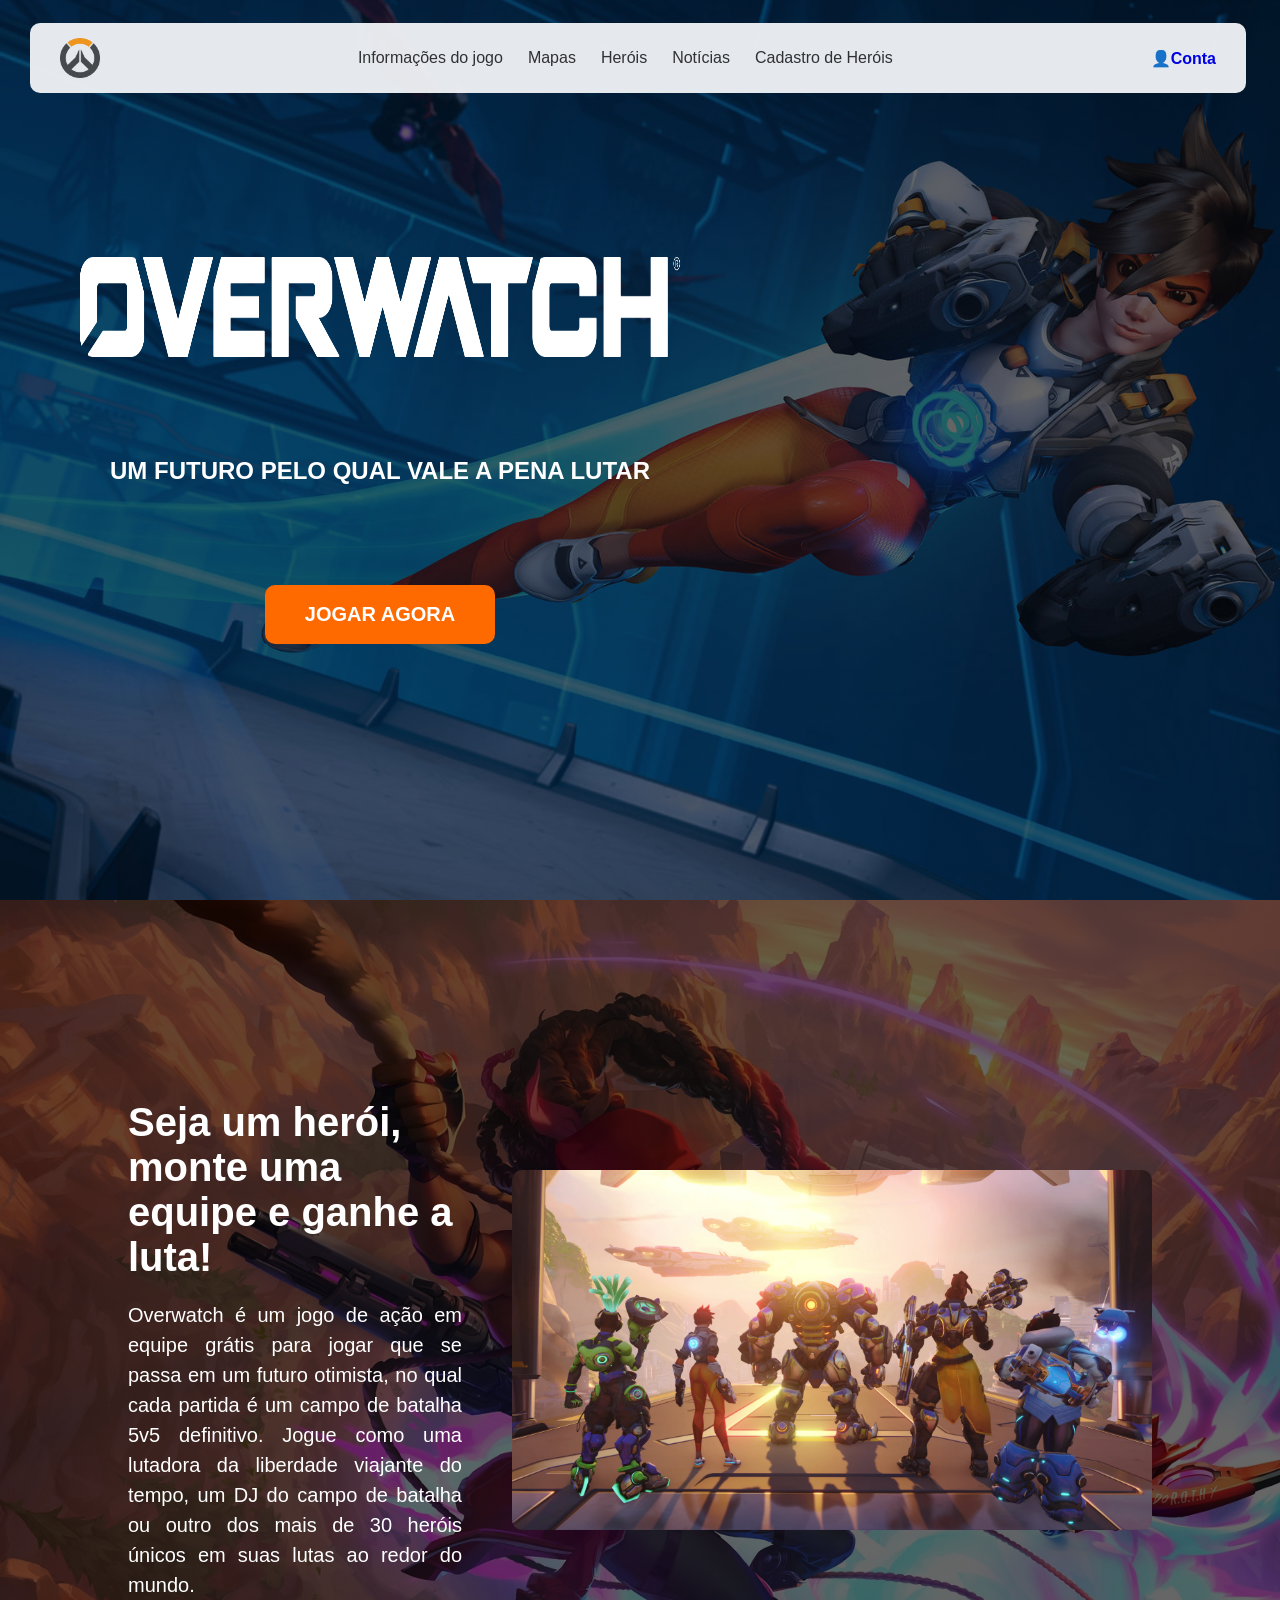
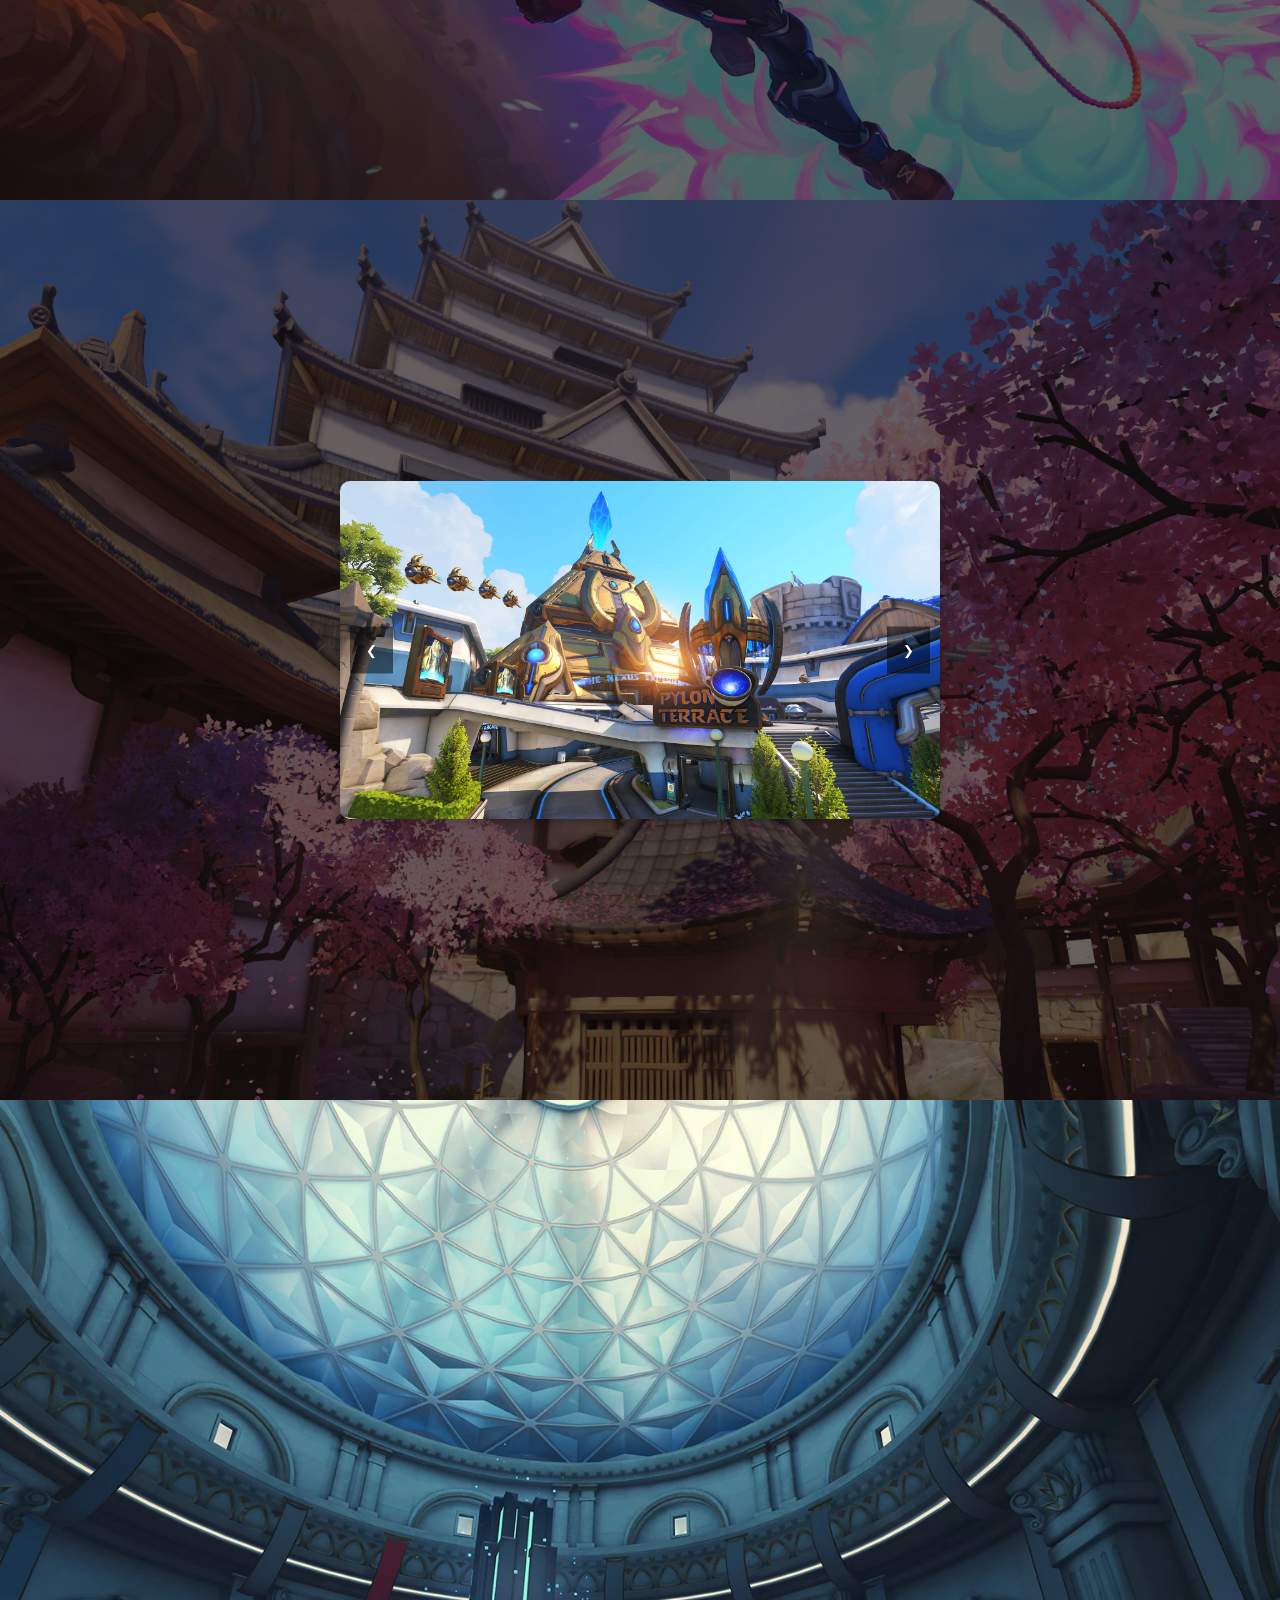
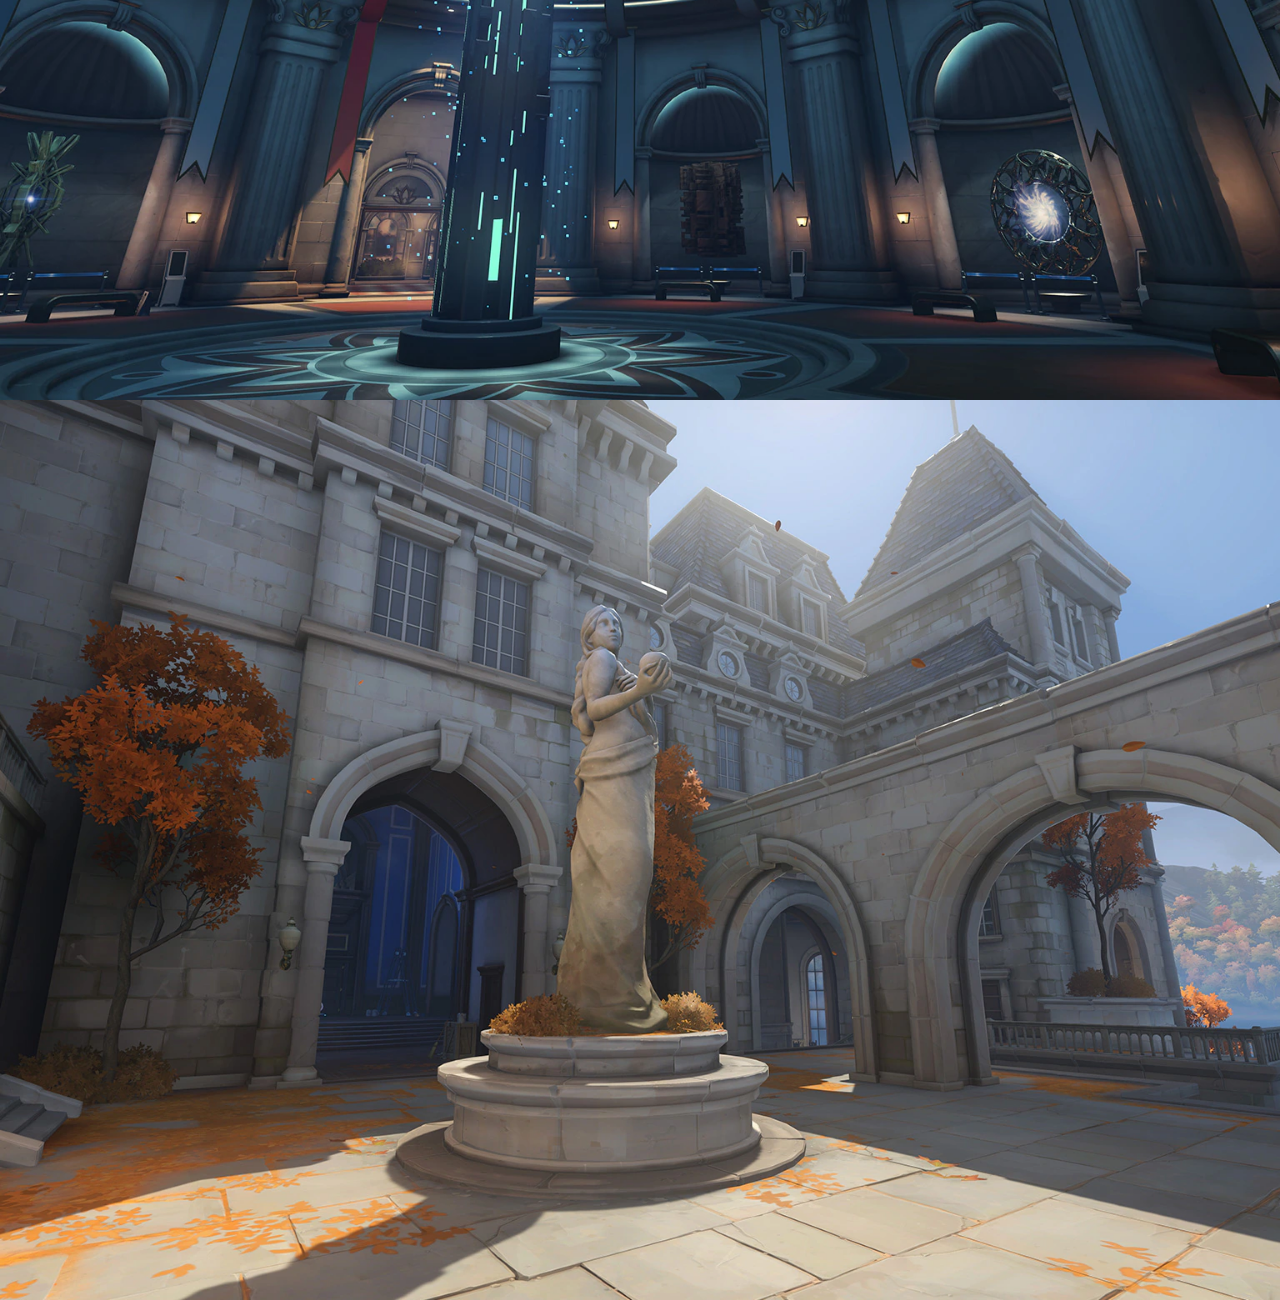
==== public/index.html @ 114c81f2 "feat: Adiciona carrossel na seção de mapas do index.html" ====
<!DOCTYPE html>
<html lang="pt-br">

<head>
  <meta charset="UTF-8">
  <meta http-equiv="X-UA-Compatible" content="IE=edge">
  <meta name="viewport" content="width=device-width, initial-scale=1.0">

  <title>Overwatch | Página Inicial</title>

  <script src="./js/sessao.js"></script>

  <link rel="stylesheet" href="./css/style.css">
  <link rel="icon" href="./assets/icon/overwatch-logo.png">
  <link rel="preconnect" href="https://fonts.gstatic.com">
</head>

<body>
  <header class="header">
    <div class="logo">
      <a href="index.html" class="logo"><img src="assets/icon/overwatch-logo.png" alt="overwatch-logo"></a>
    </div>

    <nav class="menu">
      <a href="#info-jogo">Informações do jogo</a>
      <a href="#info-mapas">Mapas</a>
      <a href="#info-hero">Heróis</a>
      <a href="#info-noticia">Notícias</a>
      <a href="cadastroHeroi.html">Cadastro de Heróis</a>
    </nav>

    <div class="acao">
      <a href="cadastro.html"><span class="icon">👤</span>Conta</a>
    </div>
  </header>

  <main>
    <section id="info-jogar" class="secao secao1">
      <div class="conteudo">
        <img class="img-hero" src="./assets/imgs/overwatch_logo.png" alt="overwatch-logo">
        <h1 class="titulo-hero">UM FUTURO PELO QUAL VALE A PENA LUTAR</h1>
        <button class="btn-hero">JOGAR AGORA</button>
      </div>
    </section>
    <section id="info-jogo" class="secao secao2">
      <div class="conteudo-secao2">

        <div class="texto-secao2">
          <h1>Seja um herói, monte uma equipe e ganhe a luta!</h1>
          <p>
            Overwatch é um jogo de ação em equipe grátis para jogar que se passa em um futuro otimista,
            no qual cada partida é um campo de batalha 5v5 definitivo. Jogue como uma lutadora da liberdade
            viajante do tempo, um DJ do campo de batalha ou outro dos mais de 30 heróis únicos em suas lutas
            ao redor do mundo.
          </p>
        </div>
        <div class="img-secao2">
          <img src="../public/assets/imgs/overwatch-fundo-hero.webp" alt="Overwatch personagens">
        </div>

      </div>
    </section>
    <section id="info-mapas" class="secao secao3">

      <div class="carrossel-container">
        <button id="prev" class="seta">&#10094;</button>

        <div class="carrossel-slide">
          <img src="../public/assets/imgs/blizzardworld.png" alt="Imagem 1">
          <img src="../public/assets/imgs/busan.png" alt="Imagem 2">
          <img src="../public/assets/imgs/chateau.jpg" alt="Imagem 3">
          <img src="../public/assets/imgs/circuit-royal.png" alt="Imagem 4">
          <img src="../public/assets/imgs/havana.png" alt="Imagem 5">
          <img src="../public/assets/imgs/kanezaka.png" alt="Imagem 6">
          <img src="../public/assets/imgs/new-queen-street.png" alt="Imagem 7">
        </div>

        <button id="next" class="seta">&#10095;</button>
      </div>

    </section>
    <section id="info-hero" class="secao secao4">

      
      
    </section>
    <section id="info-noticia" class="secao secao5"></section>
  </main>

  <!-- <div class="footer">
    <div class="container">
      <h4>Feito com amor por aluno &hearts; SPTech &copy; 2023</h4>
      <span class="version">v1.0.0</span>
    </div>
  </div> -->
</body>

</html>
<script>
  const slide = document.querySelector('.carrossel-slide');
const imagens = document.querySelectorAll('.carrossel-slide img');
const prevBtn = document.getElementById('prev');
const nextBtn = document.getElementById('next');

let contador = 0;
const totalImagens = imagens.length;

function atualizarCarrossel() {
    // Move o slide com base na largura da imagem e o número do índice
    slide.style.transform = `translateX(${-contador * 100}%)`;
}

nextBtn.addEventListener('click', () => {
    contador++;
    if (contador >= totalImagens) {
        contador = 0; // Volta para a primeira imagem
    }
    atualizarCarrossel();
});

prevBtn.addEventListener('click', () => {
    contador--;
    if (contador < 0) {
        contador = totalImagens - 1; // Vai para a última imagem
    }
    atualizarCarrossel();
});

// Opcional: Carrossel automático passando a cada 3 segundos
setInterval(() => {
    contador = (contador + 1) % totalImagens;
    atualizarCarrossel();
}, 9000);
</script>
---- public/css/style.css ----
* {
    margin: 0;
    padding: 0;
    box-sizing: border-box;
    font-family: Arial, sans-serif;
}

:root {
  --tamanho-header: 80px;
  --tamanho-banner: calc(100vh - var(--tamanho-header) - var(--tamanho-footer) - 2px);
  --tamanho-simulador: calc(100vh - var(--tamanho-header) - var(--tamanho-footer) - 2px);
  --tamanho-login: calc(100vh - var(--tamanho-header) - var(--tamanho-footer) - 2px);
  --tamanho-footer: 65px;
}

.container {
  display: flex;
  width: 80%;
  margin: auto;
}

html {
  scroll-behavior: smooth;
}

.header {
    position: fixed;
    top: 23px;
    left: 30px;
    width: 95%;
    height: 70px;
    background: #f2f4f7;
    display: flex;
    align-items: center;
    justify-content: space-between;
    padding: 0 30px;
    z-index: 1000;
    border-radius: 10px;
    opacity: 95%;
}

.logo {
    display: flex;
    align-items: center;
}

.logo img {
    width: 40px;
    height: 40px;
}

.menu {
    display: flex;
    gap: 25px;
}

.menu a {
    text-decoration: none;
    color: #333;
    font-weight: 500;
    transition: 0.2s;
}

.menu a:hover {
    color: #009ae4;
}

.acao {
    display: flex;
    align-items: center;
    gap: 15px;
}

.acao a {
  text-decoration: none;
  font-weight: bold;
}

.icon {
    cursor: pointer;
}

/* fim header */

.conteudo {
  display: flex;
  flex-direction: column;
  align-items: center;
  justify-content: center;
  gap: 100px;
  text-align: center;
}

.secao {
  min-height: 100vh; /*vh = 100% da altura da tela do usuário*/
  background-size: cover;
  background-position: center;
  background-repeat: no-repeat;
}

.secao1 {
  background:  linear-gradient(rgba(0, 0, 0, 0.6), rgba(0, 0, 0, 0.6)), url("../assets/imgs/overwatch-fundo2.jpg");
  background-size: cover;
  background-position: center;
  display: flex;
  align-items: center; 
  justify-content: flex-start;
  padding-left: 80px;
}

.img-hero {
  width: 600px;
  height: 100px;
}

.titulo-hero{
  color: white;
  align-items: center;
  font-weight: bold;
}

.btn-hero {
  padding: 18px 40px;
  font-size: 20px;
  font-weight: bold;

  border: none;
  border-radius: 10px;

  background: #ff6a00;
  color: white;

  cursor: pointer;
  transition: 0.3s;
}

.btn-hero:hover {
  background: #e55d00;
  transform: scale(1.05);
}

.secao2 {
  background:  linear-gradient(rgba(0, 0, 0, 0.6), rgba(0, 0, 0, 0.6)),  url("../assets/imgs/overwatch-fundo1.jpg");
  background-size: cover;
  background-position: center;
  display: flex;
  align-items: center;
  justify-content: center;
  min-height: 100vh;
}

.conteudo-secao2 {
  display: flex;
  align-items: center;
  justify-content: space-between;
  gap: 50px;
  width: 80%;
  margin: auto;
  color: white;
}

.texto-secao2 {
  flex: 1;
}

.texto-secao2 h1 {
  font-size: 40px;
  margin-bottom: 20px;
}

.secao2 p {
  text-align: justify;
  hyphens: auto;
}

.texto-secao2 p {
  font-size: 20px;
  line-height: 1.5;
}

.img-secao2 {
  flex: 1;
  display: flex;
  justify-content: center;
}

.img-secao2 img {
  width: 640px;
  height: auto;
  border-radius: 10px;
   transition: transform 0.3s ease, filter 0.3s ease;
}

.img-secao2 img:hover {
  box-shadow: 10px 10px 20px rgba(0, 0, 0, 0.3);
  transform: translateY(-5px);
  transition: transform 0.3s ease, filter 0.3s ease;
  filter: brightness(0.8);
  transform: scale(1.2);
}

.secao3 {
  background:  linear-gradient(rgba(0, 0, 0, 0.6), rgba(0, 0, 0, 0.6)), url("../assets/imgs/hanamura.jpg");
  background-size: cover;
  background-position: center;
  display: flex;
  justify-content: center;
  align-items: center;
}

.carrossel-container {
    position: relative;
    width: 600px;
    margin: auto;
    overflow: hidden;
    border-radius: 10px;
    box-shadow: 0 4px 8px rgba(0,0,0,0.2);
}

.carrossel-slide {
    display: flex;
    transition: transform 0.5s ease-in-out;
    width: 100%;
}

.carrossel-slide img {
    width: 100%;
    height: auto;
}

.seta {
    position: absolute;
    top: 50%;
    transform: translateY(-50%);
    background-color: rgba(0,0,0,0.5);
    color: white;
    border: none;
    padding: 16px;
    cursor: pointer;
    z-index: 10;
}

#prev { left: 10px; }
#next { right: 10px; }

.secao4 {
  background-image: url("../assets/imgs/rialto.jpg");
}

.secao5 {
  background-image: url("../assets/imgs/chateau.jpg");
}




/* Cadastro */

.cadastro {
  height: var(--tamanho-login);
background-color: #15171e;
background-size: cover;
}

.login .container {
  justify-content: center;
  align-items: center;
  height: 100%;
}

.card {
  width: 50%;
  background-color: #e5e5e5;
  border-radius: 10px;
  display: flex;
  align-items: center;
  justify-content: space-evenly;
  color: palevioletred;
  flex-direction: column;
  height: fit-content;
  padding: 20px 0;
  margin-top: 120px;
}

.card h2 {
  margin: 0;
  font-size: 30px;
}

.formulario {
  display: flex;
  height: 90%;
  width: 80%;
  justify-content: space-around;
  flex-direction: column;
}

.formulario span {
  font-size: 15px;
  font-weight: 800;
}

.formulario input {
  border: 2px solid #32b9cd;
  text-align: center;
  border-radius: 10px;
  margin: 0;
}

.formulario select {
  border: 2px solid #32b9cd;
  background-color: white;
  color: gray;
  height: 36px;
  text-align: center;
  border-radius: 10px;
  margin: 0;
}

.campo {
  display: flex;
  flex-direction: column;
  justify-content: start;
  padding: 5px 0;
}

.botao {
  cursor: pointer;
  font-family: "Barlow", sans-serif;
  border: 0;
  border-radius: 5px;
  font-weight: 600;
  font-size: 18px;
  color: #fff;
  background-color: #ED145B;
  width: 120px;
  height: 30px;
  align-self: center;
  margin-top: 20px;
}

.loading-div {
  width: 50px;
  display: none;
}

.loading-div img {
  height: 50px;
  width: 50px;
}

#div_erros_login {
  display: none
}

/* FORMULARIO */

.alerta_erro{
  display: flex;
  justify-content: flex-end;
}

.card_erro {
  display: none;
  background-color: #fff;
  color: black;
  width: 230px;
  position: fixed;
  border-radius: 4px;
  border: #ED145B 3px solid;
  padding: 10px;
  margin-right: 5%;
  margin-top: 10%;
}

.card_erro #mensagem_erro{
  font-weight: 500;
  font-size: 20px;
}

.formulario .tipo_campo {
  font-size: 20px;
  font-weight: 600 !important;
}

.formulario {
  display: flex;
  flex-direction: column;
}

input {
  margin-bottom: 10px;
  border: 2px solid #32b9cd;
  padding: 10px;
  text-align: center;
  border-radius: 10px;
}

.btn {
  font-family: "Barlow", sans-serif;
  border: 0;
  border-radius: 5px;
  font-weight: 600;
  font-size: 18px;
  padding: 10px 15px;
  color: white;
  background-color: #ED145B;
  width: 120px;
  align-self: center;
  margin-top: 5px;
}

.loading-div {
  width: 50px;
  margin: auto;
  display: none;
}

.loading-div img {
  height: 50px;
  width: 50px;
}
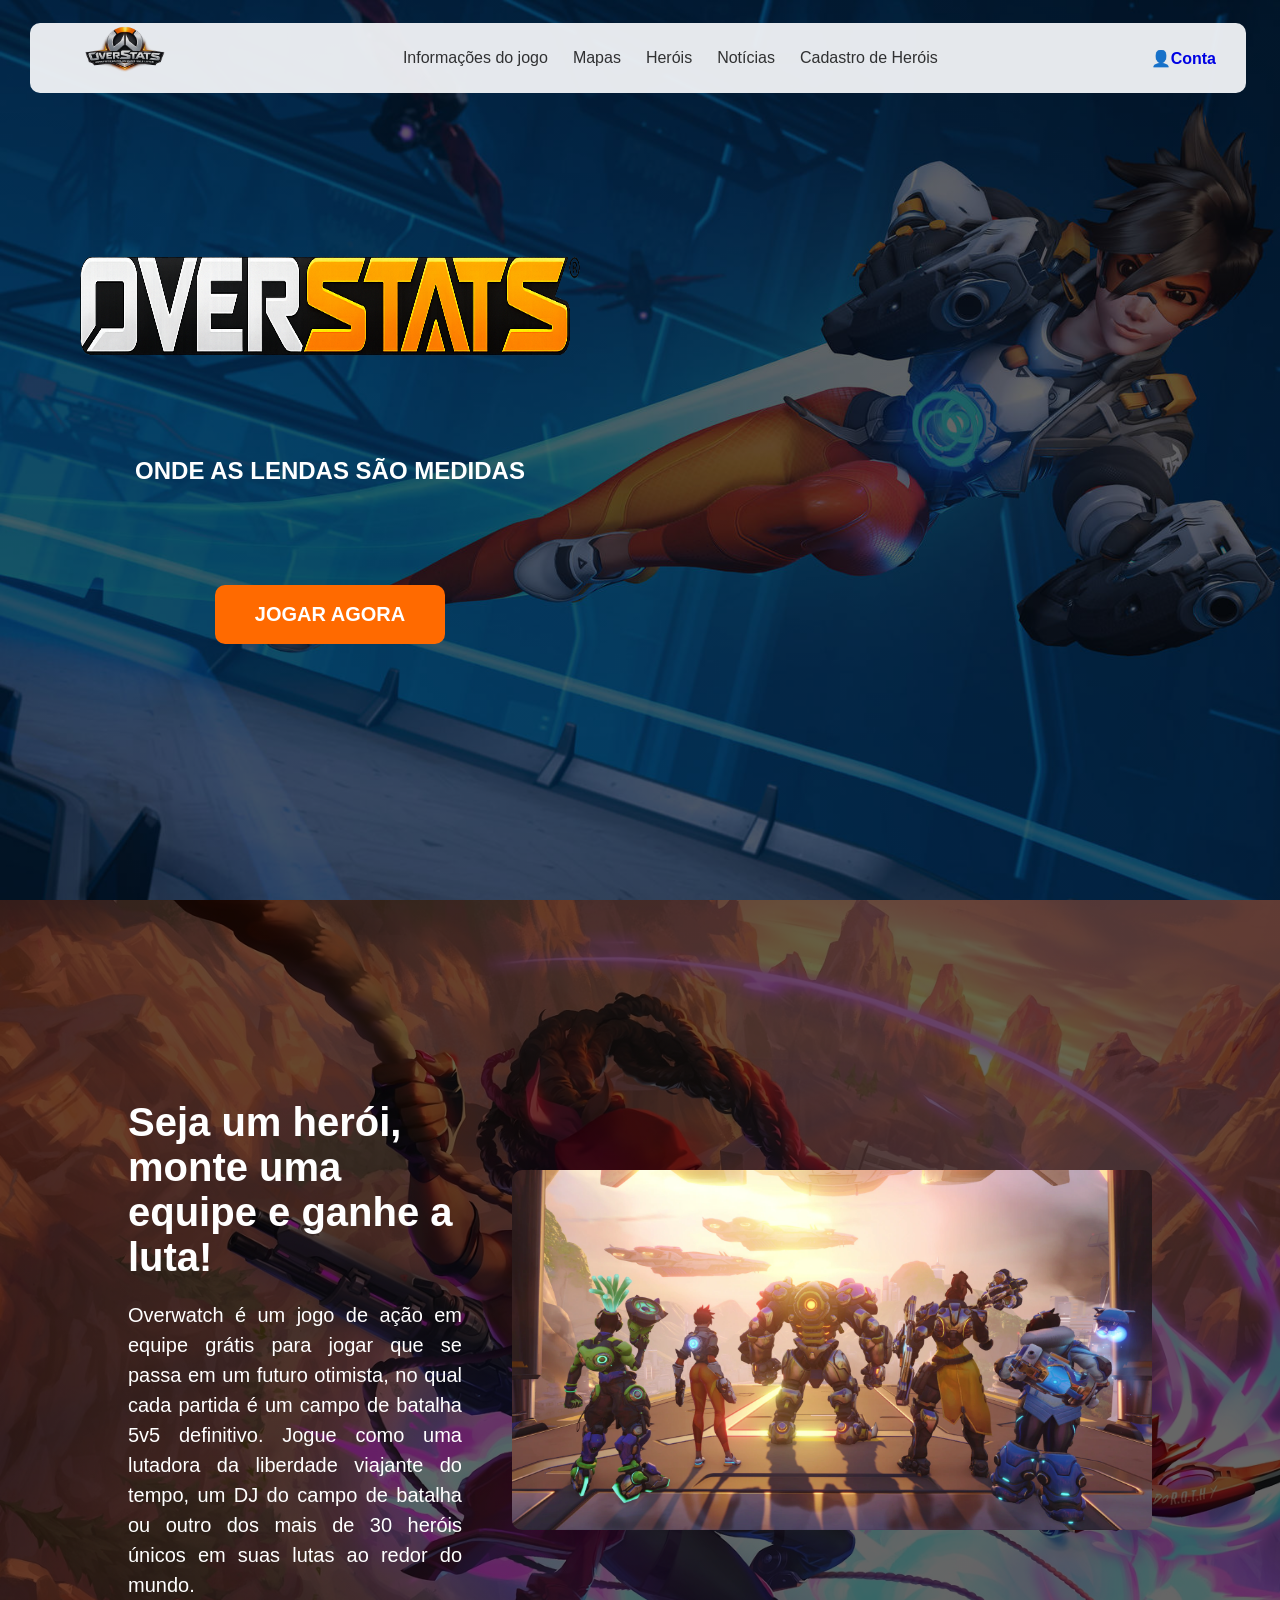
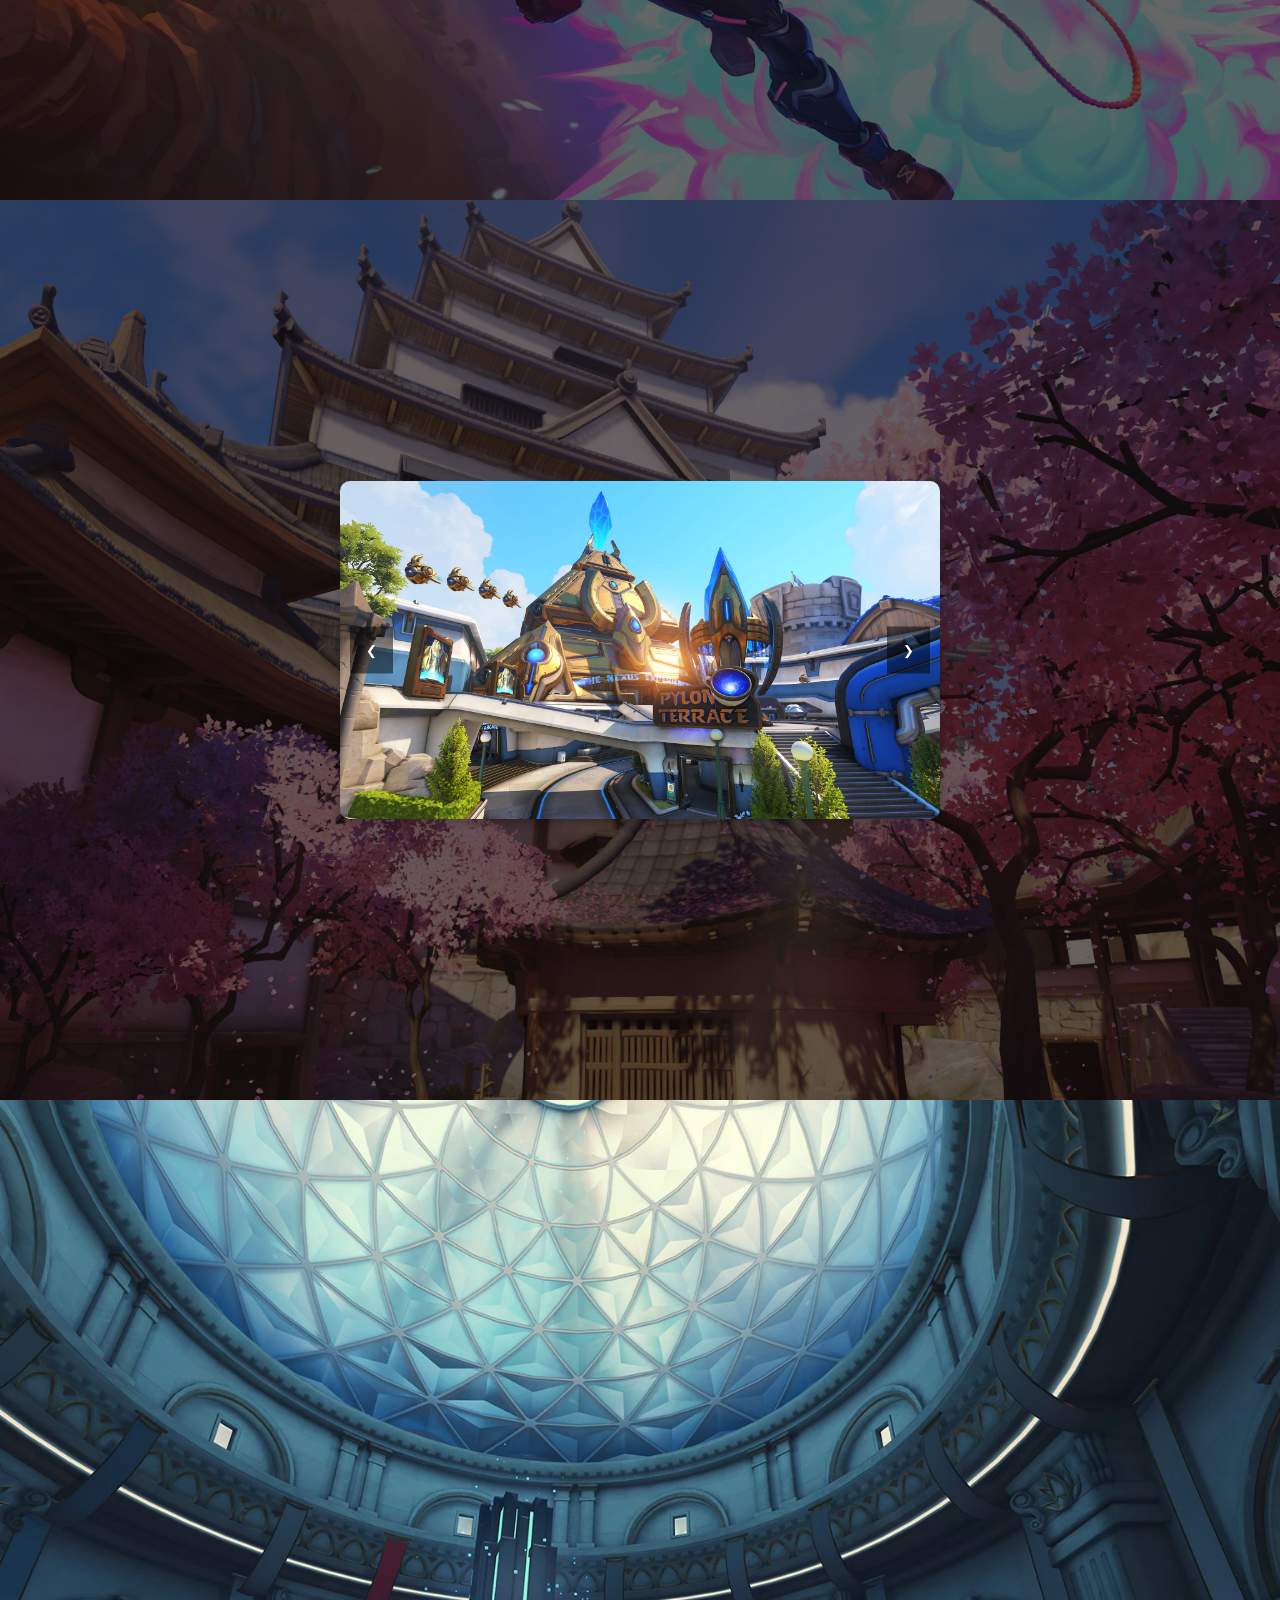
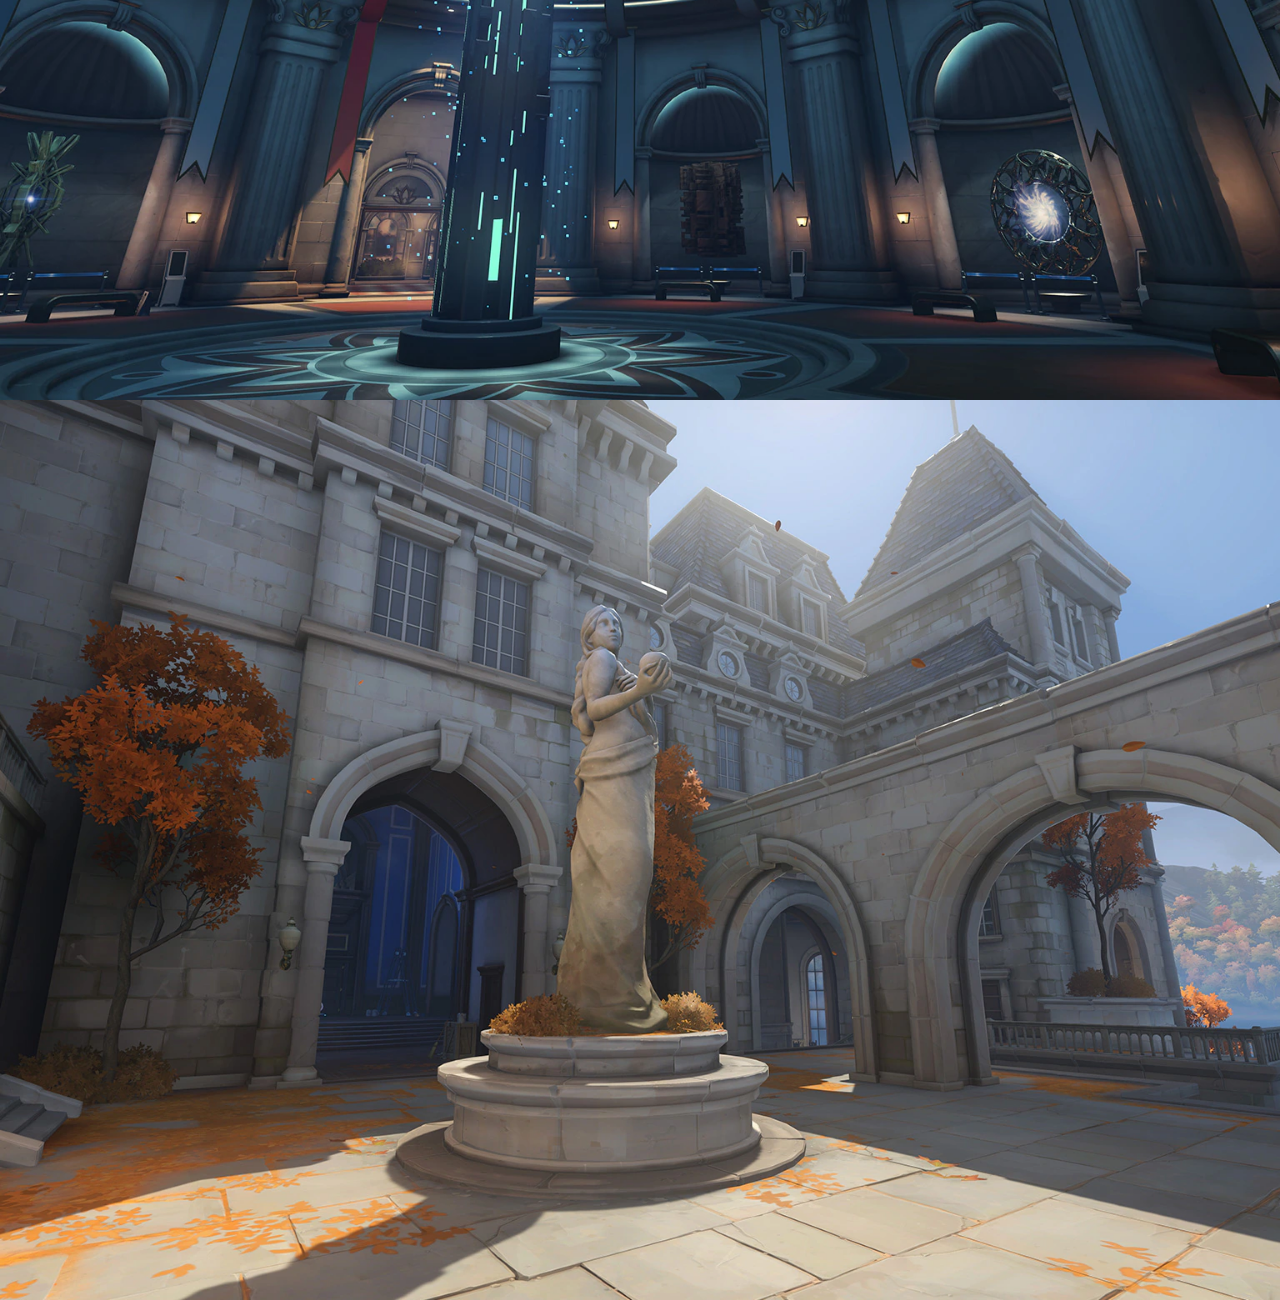
==== commit f2b61e0c: "feat: Adiciona imagens e logo na pasta icon e imgs" ====
--- a/public/index.html
+++ b/public/index.html
@@ -18,7 +18,7 @@
 <body>
   <header class="header">
     <div class="logo">
-      <a href="index.html" class="logo"><img src="assets/icon/overwatch-logo.png" alt="overwatch-logo"></a>
+      <a href="index.html" class="logo"><img src="assets/icon/overstats.png" alt="overwatch-logo"></a>
     </div>
 
     <nav class="menu">
@@ -37,8 +37,8 @@
   <main>
     <section id="info-jogar" class="secao secao1">
       <div class="conteudo">
-        <img class="img-hero" src="./assets/imgs/overwatch_logo.png" alt="overwatch-logo">
-        <h1 class="titulo-hero">UM FUTURO PELO QUAL VALE A PENA LUTAR</h1>
+        <img class="img-hero" src="./assets/imgs/OverStats-logotipo-colorido.png" alt="overwatch-logo">
+        <h1 class="titulo-hero">ONDE AS LENDAS SÃO MEDIDAS</h1>
         <button class="btn-hero">JOGAR AGORA</button>
       </div>
     </section>
@@ -55,7 +55,7 @@
           </p>
         </div>
         <div class="img-secao2">
-          <img src="../public/assets/imgs/overwatch-fundo-hero.webp" alt="Overwatch personagens">
+          <img src="./assets/imgs/overwatch-fundo-hero.webp" alt="Overwatch personagens">
         </div>
 
       </div>
@@ -66,13 +66,13 @@
         <button id="prev" class="seta">&#10094;</button>
 
         <div class="carrossel-slide">
-          <img src="../public/assets/imgs/blizzardworld.png" alt="Imagem 1">
-          <img src="../public/assets/imgs/busan.png" alt="Imagem 2">
-          <img src="../public/assets/imgs/chateau.jpg" alt="Imagem 3">
-          <img src="../public/assets/imgs/circuit-royal.png" alt="Imagem 4">
-          <img src="../public/assets/imgs/havana.png" alt="Imagem 5">
-          <img src="../public/assets/imgs/kanezaka.png" alt="Imagem 6">
-          <img src="../public/assets/imgs/new-queen-street.png" alt="Imagem 7">
+          <img src="./assets/imgs/blizzardworld.png" alt="Imagem 1">
+          <img src="./assets/imgs/busan.png" alt="Imagem 2">
+          <img src="./assets/imgs/chateau.jpg" alt="Imagem 3">
+          <img src="./assets/imgs/circuit-royal.png" alt="Imagem 4">
+          <img src="./assets/imgs/havana.png" alt="Imagem 5">
+          <img src="./assets/imgs/kanezaka.png" alt="Imagem 6">
+          <img src="./assets/imgs/new-queen-street.png" alt="Imagem 7">
         </div>
 
         <button id="next" class="seta">&#10095;</button>
--- a/public/css/style.css
+++ b/public/css/style.css
@@ -45,8 +45,8 @@
 }
 
 .logo img {
-    width: 40px;
-    height: 40px;
+    width: 130px;
+    height: 80px;
 }
 
 .menu {
@@ -109,7 +109,7 @@
 }
 
 .img-hero {
-  width: 600px;
+  width: 500px;
   height: 100px;
 }
 
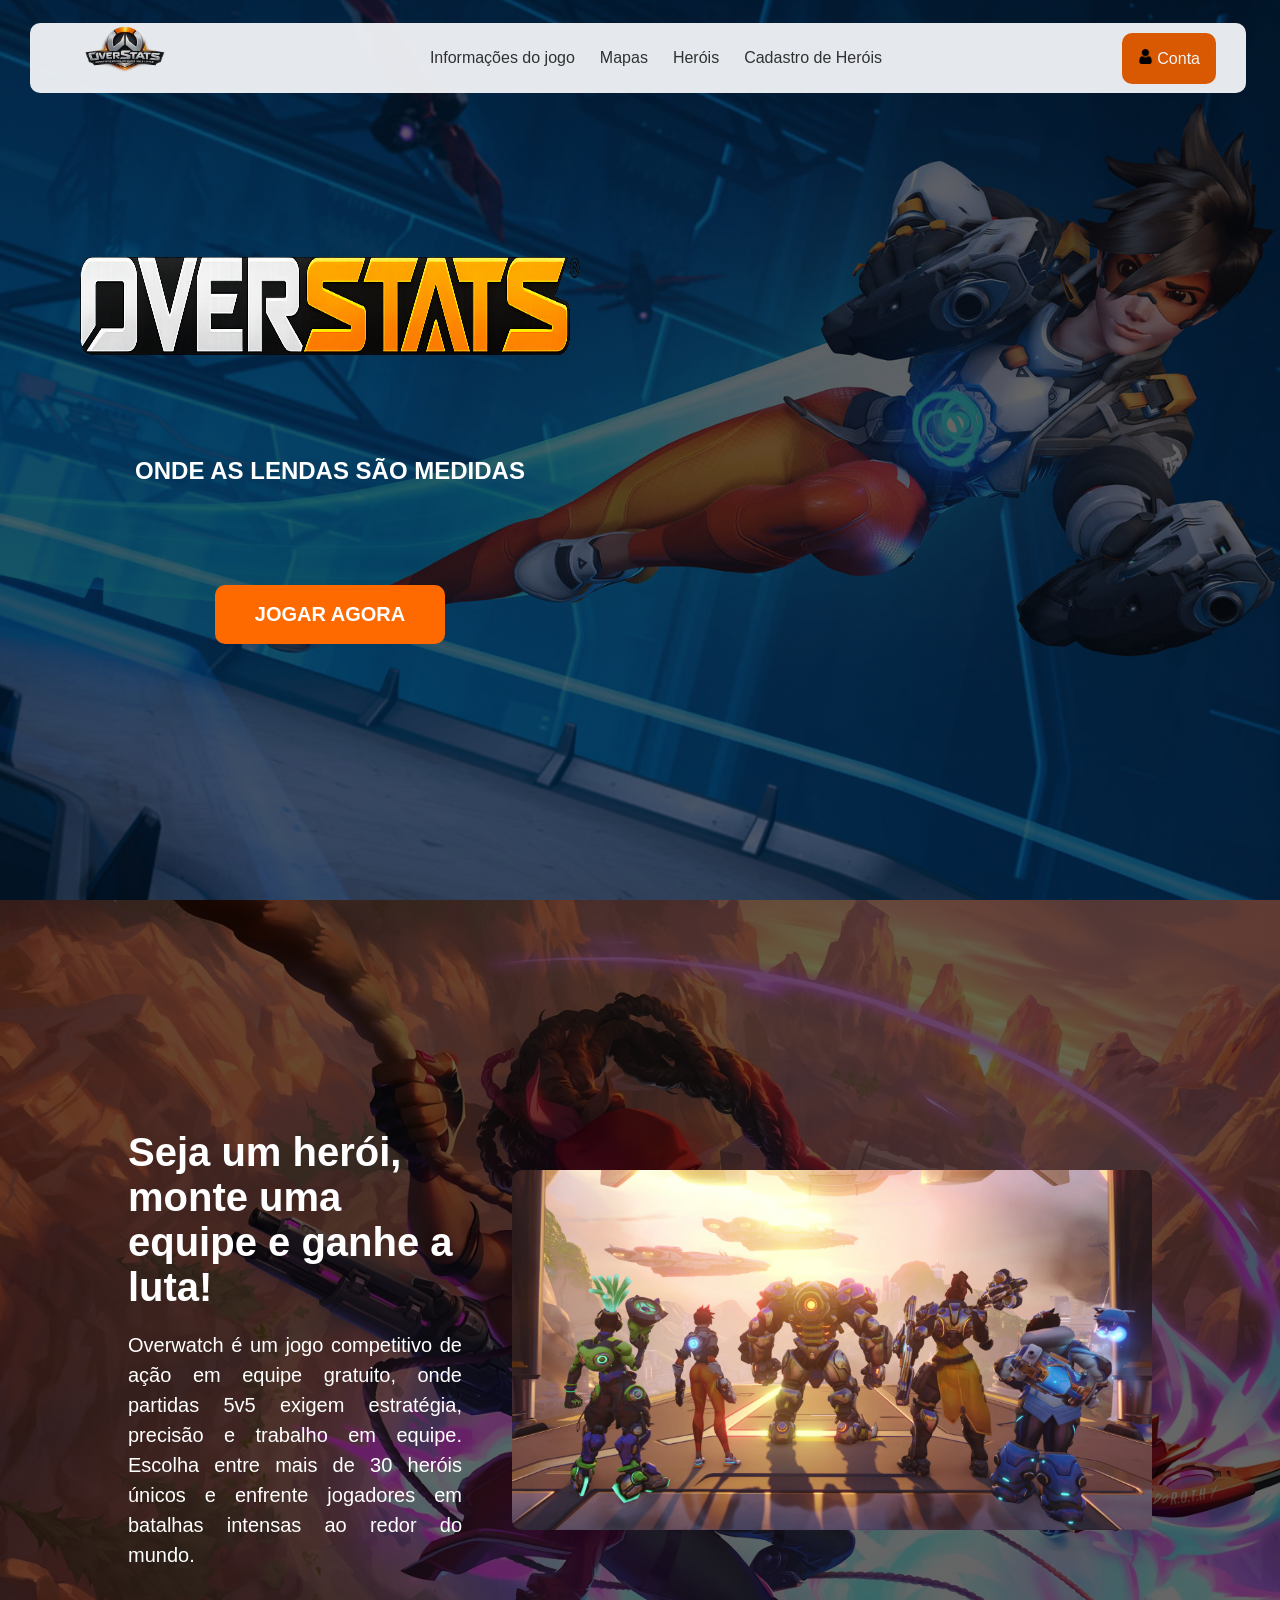
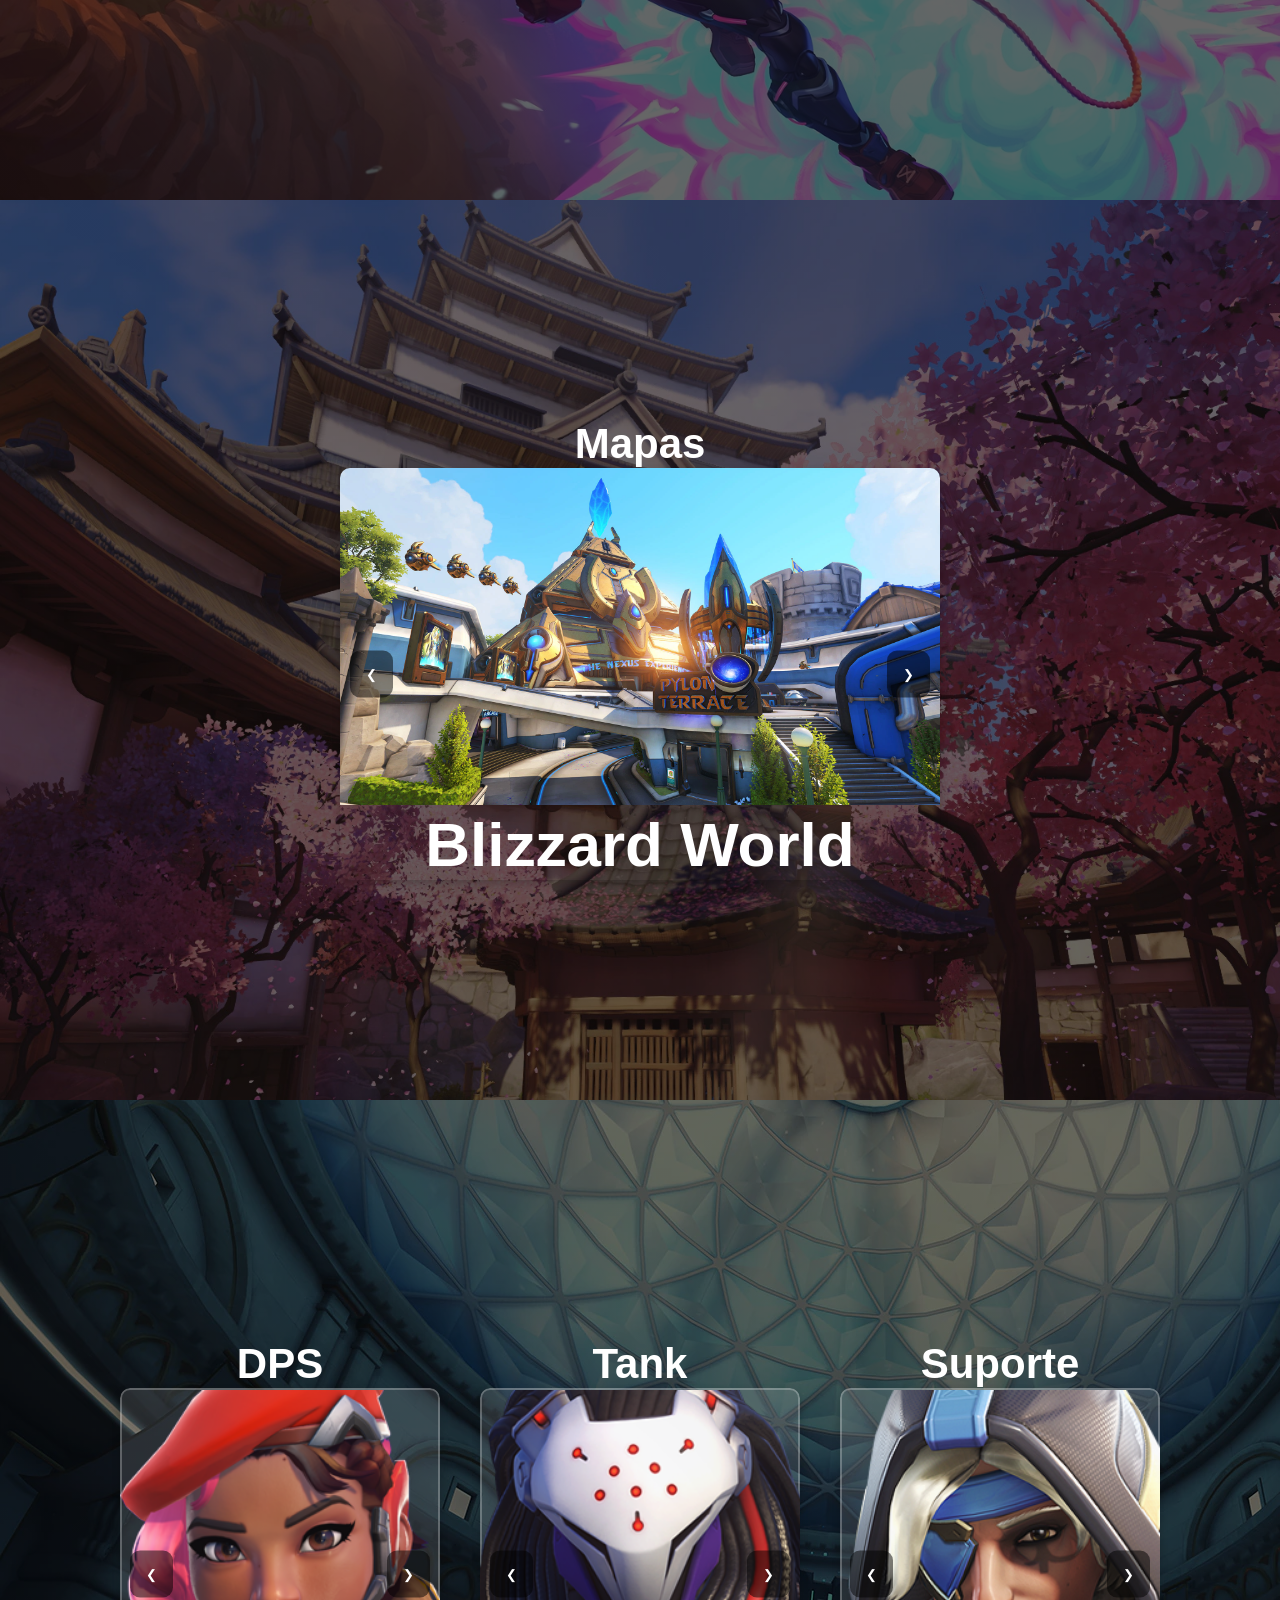
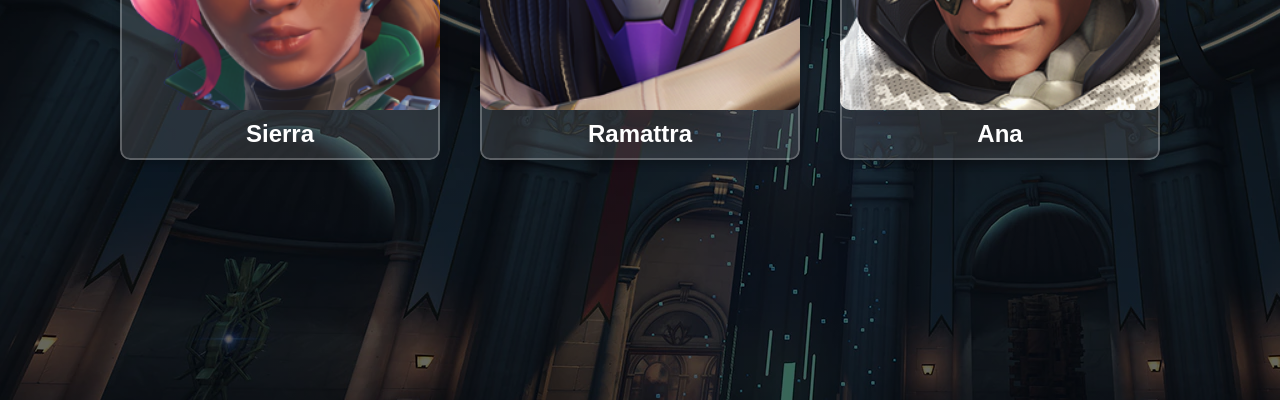
==== commit 781a23cf: "feat: adiciona herois no index.html" ====
--- a/public/index.html
+++ b/public/index.html
@@ -11,7 +11,7 @@
   <script src="./js/sessao.js"></script>
 
   <link rel="stylesheet" href="./css/style.css">
-  <link rel="icon" href="./assets/icon/overwatch-logo.png">
+  <link rel="icon" href="./assets/icon/OverStats-logo.png">
   <link rel="preconnect" href="https://fonts.gstatic.com">
 </head>
 
@@ -25,12 +25,19 @@
       <a href="#info-jogo">Informações do jogo</a>
       <a href="#info-mapas">Mapas</a>
       <a href="#info-hero">Heróis</a>
-      <a href="#info-noticia">Notícias</a>
       <a href="cadastroHeroi.html">Cadastro de Heróis</a>
     </nav>
 
     <div class="acao">
-      <a href="cadastro.html"><span class="icon">👤</span>Conta</a>
+      <div class="dropdown">
+        <button class="dropbtn"><img class="user-logo" src="./assets/icon/user.png"> Conta</button>
+        <div class="dropdown-conteudo">
+          <a href="login.html">Login</a>
+          <a href="cadastro.html">Cadastrar-se</a>
+          <a href="#">Link 2</a>
+          <a href="#">Link 3</a>
+        </div>
+      </div>
     </div>
   </header>
 
@@ -39,7 +46,7 @@
       <div class="conteudo">
         <img class="img-hero" src="./assets/imgs/OverStats-logotipo-colorido.png" alt="overwatch-logo">
         <h1 class="titulo-hero">ONDE AS LENDAS SÃO MEDIDAS</h1>
-        <button class="btn-hero">JOGAR AGORA</button>
+        <a href="./cadastro.html" class="btn-hero">JOGAR AGORA</a>
       </div>
     </section>
     <section id="info-jogo" class="secao secao2">
@@ -48,10 +55,10 @@
         <div class="texto-secao2">
           <h1>Seja um herói, monte uma equipe e ganhe a luta!</h1>
           <p>
-            Overwatch é um jogo de ação em equipe grátis para jogar que se passa em um futuro otimista,
-            no qual cada partida é um campo de batalha 5v5 definitivo. Jogue como uma lutadora da liberdade
-            viajante do tempo, um DJ do campo de batalha ou outro dos mais de 30 heróis únicos em suas lutas
-            ao redor do mundo.
+            Overwatch é um jogo competitivo de ação em equipe gratuito, 
+            onde partidas 5v5 exigem estratégia, precisão e trabalho em equipe. 
+            Escolha entre mais de 30 heróis únicos e enfrente jogadores em batalhas 
+            intensas ao redor do mundo.
           </p>
         </div>
         <div class="img-secao2">
@@ -62,29 +69,511 @@
     </section>
     <section id="info-mapas" class="secao secao3">
 
-      <div class="carrossel-container">
-        <button id="prev" class="seta">&#10094;</button>
-
-        <div class="carrossel-slide">
-          <img src="./assets/imgs/blizzardworld.png" alt="Imagem 1">
-          <img src="./assets/imgs/busan.png" alt="Imagem 2">
-          <img src="./assets/imgs/chateau.jpg" alt="Imagem 3">
-          <img src="./assets/imgs/circuit-royal.png" alt="Imagem 4">
-          <img src="./assets/imgs/havana.png" alt="Imagem 5">
-          <img src="./assets/imgs/kanezaka.png" alt="Imagem 6">
-          <img src="./assets/imgs/new-queen-street.png" alt="Imagem 7">
-        </div>
-
-        <button id="next" class="seta">&#10095;</button>
+      <div id="grupo-carrossel">
+
+        <div class="titulo titulo-mapa">
+          <p>Mapas</p>
+        </div>
+
+
+        <div class="carrossel-container">
+          <button id="antes-mapas" class="seta seta-esquerda">&#10094;</button>
+
+          <div class="carrossel-slide" id="slide-mapas">
+
+            <div class="cards-foto">
+              <img src="./assets/imgs/blizzardworld.png" alt="Blizzard World">
+              <div class="texto">
+                <p>Blizzard World</p>
+              </div>
+            </div>
+
+            <div class="cards-foto">
+              <img src="./assets/imgs/busan.png" alt="Busan">
+              <div class="texto">
+                <p>Busan</p>
+              </div>
+            </div>
+
+            <div class="cards-foto">
+              <img src="./assets/imgs/chateau.jpg" alt="chateau">
+              <div class="texto">
+                <p>Chateau</p>
+              </div>
+            </div>
+
+            <div class="cards-foto">
+              <img src="./assets/imgs/circuit-royal.png" alt="Imagem 4">
+              <div class="texto">
+                <p>Circuit Royal</p>
+              </div>
+            </div>
+
+            <div class="cards-foto">
+              <img src="./assets/imgs/havana.png" alt="Havana">
+              <div class="texto">
+                <p>havana</p>
+              </div>
+            </div>
+
+            <div class="cards-foto">
+              <img src="./assets/imgs/kanezaka.png" alt="Kanezaka">
+              <div class="texto">
+                <p>Kanezaka</p>
+              </div>
+            </div>
+
+            <div class="cards-foto">
+              <img src="./assets/imgs/new-queen-street.png" alt="Nova Queen Street">
+              <div class="texto">
+                <p>Nova Queen Street</p>
+              </div>
+            </div>
+          </div>
+
+          <button id="prox-mapas" class="seta seta-direita">&#10095;</button>
+        </div>
+      </div>
       </div>
 
     </section>
     <section id="info-hero" class="secao secao4">
 
-      
-      
+      <!-- primeiro carrossel -->
+
+      <div id="grupo-carrossel">
+
+        <div class="titulo titulo-heroi">
+          <p>DPS</p>
+        </div>
+
+
+        <div class="carrossel-container">
+          <button id="antes-dps" class="seta seta-esquerda">&#10094;</button>
+
+
+          <div class="carrossel-slide" id="slide-dps">
+
+            <div class="cards-foto">
+              <img src="./assets/imgs/sierra-foto.png" alt="sierra">
+              <div class="texto">
+                <p>Sierra</p>
+              </div>
+            </div>
+
+            <div class="cards-foto">
+              <img src="./assets/imgs/anran-foto.png" alt="anran">
+              <div class="texto">
+                <p>Anran</p>
+              </div>
+            </div>
+
+            <div class="cards-foto">
+              <img src="./assets/imgs/ashe-foto.png" alt="ashe">
+              <div class="texto">
+                <p>Ashe</p>
+              </div>
+            </div>
+
+            <div class="cards-foto">
+              <img src="./assets/imgs/bastion-foto.png" alt="bastion">
+              <div class="texto">
+                <p>Bastion</p>
+              </div>
+            </div>
+
+            <div class="cards-foto">
+              <img src="./assets/imgs/cassidy-foto.png" alt="cassidy">
+              <div class="texto">
+                <p>Cassidy</p>
+              </div>
+            </div>
+
+            <div class="cards-foto">
+              <img src="./assets/imgs/echo-foto.png" alt="echo">
+              <div class="texto">
+                <p>Echo</p>
+              </div>
+            </div>
+
+            <div class="cards-foto">
+              <img src="./assets/imgs/emre-foto.png" alt="emre">
+              <div class="texto">
+                <p>Emre</p>
+              </div>
+            </div>
+
+            <div class="cards-foto">
+              <img src="./assets/imgs/freja-foto.png" alt="freja">
+              <div class="texto">
+                <p>Freja</p>
+              </div>
+            </div>
+
+            <div class="cards-foto">
+              <img src="./assets/imgs/genji-foto.png" alt="genji">
+              <div class="texto">
+                <p>Genji</p>
+              </div>
+            </div>
+
+            <div class="cards-foto">
+              <img src="./assets/imgs/hanzo-foto.png" alt="hanzo">
+              <div class="texto">
+                <p>Hanzo</p>
+              </div>
+            </div>
+
+            <div class="cards-foto">
+              <img src="./assets/imgs/junkrat-foto.png" alt="junkrat">
+              <div class="texto">
+                <p>Junkrat</p>
+              </div>
+            </div>
+
+            <div class="cards-foto">
+              <img src="./assets/imgs/mei-foto.png" alt="mei">
+              <div class="texto">
+                <p>Mei</p>
+              </div>
+            </div>
+
+            <div class="cards-foto">
+              <img src="./assets/imgs/pharah-foto.png" alt="pharah">
+              <div class="texto">
+                <p>Pharah</p>
+              </div>
+            </div>
+
+            <div class="cards-foto">
+              <img src="./assets/imgs/reaper-foto.png" alt="reaper">
+              <div class="texto">
+                <p>Reaper</p>
+              </div>
+            </div>
+
+            <div class="cards-foto">
+              <img src="./assets/imgs/sojourn-foto.png" alt="sojourn">
+              <div class="texto">
+                <p>Sojourn</p>
+              </div>
+            </div>
+
+            <div class="cards-foto">
+              <img src="./assets/imgs/soldado76-foto.png" alt="soldado-76">
+              <div class="texto">
+                <p>Soldado: 76</p>
+              </div>
+            </div>
+
+            <div class="cards-foto">
+              <img src="./assets/imgs/sombra-foto.png" alt="sombra">
+              <div class="texto">
+                <p>Sombra</p>
+              </div>
+            </div>
+
+            <div class="cards-foto">
+              <img src="./assets/imgs/symmetra-foto.png" alt="symmetra">
+              <div class="texto">
+                <p>Symmetra</p>
+              </div>
+            </div>
+
+            <div class="cards-foto">
+              <img src="./assets/imgs/torbjorn-foto.png" alt="torbjorn">
+              <div class="texto">
+                <p>Torbjörn</p>
+              </div>
+            </div>
+
+            <div class="cards-foto">
+              <img src="./assets/imgs/tracer-foto.png" alt="tracer">
+              <div class="texto">
+                <p>Tracer</p>
+              </div>
+            </div>
+
+            <div class="cards-foto">
+              <img src="./assets/imgs/vendetta-foto.png" alt="vendetta">
+              <div class="texto">
+                <p>Vendetta</p>
+              </div>
+            </div>
+
+            <div class="cards-foto">
+              <img src="./assets/imgs/venture-foto.png" alt="venture">
+              <div class="texto">
+                <p>Venture</p>
+              </div>
+            </div>
+
+            <div class="cards-foto">
+              <img src="./assets/imgs/widowmaker-foto.png" alt="widowmaker">
+              <div class="texto">
+                <p>Widowmaker</p>
+              </div>
+
+            </div>
+
+          </div>
+
+          <button id="prox-dps" class="seta seta-direita">&#10095;</button>
+        </div>
+      </div>
+
+
+
+
+      <!-- segundo carrossel -->
+
+
+
+      <div id="grupo-carrossel">
+
+        <div class="titulo titulo-tank">
+          <p>Tank</p>
+        </div>
+
+
+        <div class="carrossel-container">
+          <button id="antes-tank" class="seta seta-esquerda">&#10094;</button>
+
+          <div class="carrossel-slide" id="slide-tank">
+
+            <div class="cards-foto">
+              <img src="./assets/imgs/ramattra-foto.png" alt="ramattra">
+              <div class="texto">
+                <p>Ramattra</p>
+              </div>
+            </div>
+
+            <div class="cards-foto">
+              <img src="./assets/imgs/dva-foto.png" alt="d.va">
+              <div class="texto">
+                <p>D.va</p>
+              </div>
+            </div>
+
+            <div class="cards-foto">
+              <img src="./assets/imgs/domina-foto.png" alt="domina">
+              <div class="texto">
+                <p>Domina</p>
+              </div>
+            </div>
+
+            <div class="cards-foto">
+              <img src="./assets/imgs/doomfist-foto.png" alt="doomfist">
+              <div class="texto">
+                <p>Doomfist</p>
+              </div>
+            </div>
+
+            <div class="cards-foto">
+              <img src="./assets/imgs/hazard-foto.png" alt="hazard">
+              <div class="texto">
+                <p>Hazard</p>
+              </div>
+            </div>
+
+            <div class="cards-foto">
+              <img src="./assets/imgs/mauga-foto.png" alt="mauga">
+              <div class="texto">
+                <p>Mauga</p>
+              </div>
+            </div>
+
+            <div class="cards-foto">
+              <img src="./assets/imgs/orisa-foto.png" alt="orisa">
+              <div class="texto">
+                <p>Orisa</p>
+              </div>
+            </div>
+
+            <div class="cards-foto">
+              <img src="./assets/imgs/rainhaJunker-foto.png" alt="rainha-junker">
+              <div class="texto">
+                <p>Rainha Junker</p>
+              </div>
+            </div>
+
+            <div class="cards-foto">
+              <img src="./assets/imgs/reinhardt-foto.png" alt="reinhardt">
+              <div class="texto">
+                <p>Reinhardt</p>
+              </div>
+            </div>
+
+            <div class="cards-foto">
+              <img src="./assets/imgs/roadhog-foto.png" alt="raodhog">
+              <div class="texto">
+                <p>Roadhog</p>
+              </div>
+            </div>
+
+            <div class="cards-foto">
+              <img src="./assets/imgs/sigma-foto.png" alt="sigma">
+              <div class="texto">
+                <p>Sigma</p>
+              </div>
+            </div>
+
+            <div class="cards-foto">
+              <img src="./assets/imgs/winston-foto.png" alt="winston">
+              <div class="texto">
+                <p>Winston</p>
+              </div>
+            </div>
+
+            <div class="cards-foto">
+              <img src="./assets/imgs/wrecking-ball-foto.png" alt="wrecking-ball">
+              <div class="texto">
+                <p>Wrecking Ball</p>
+              </div>
+            </div>
+
+            <div class="cards-foto">
+              <img src="./assets/imgs/zarya-foto.png" alt="zarya">
+              <div class="texto">
+                <p>Zarya</p>
+              </div>
+            </div>
+          </div>
+
+          <button id="prox-tank" class="seta seta-direita">&#10095;</button>
+        </div>
+      </div>
+
+
+
+
+      <!-- terceiro carrossel -->
+
+
+      <div id="grupo-carrossel">
+
+        <div class="titulo titulo-suporte">
+          <p>Suporte</p>
+        </div>
+
+
+        <div class="carrossel-container">
+          <button id="antes-suporte" class="seta seta-esquerda">&#10094;</button>
+
+          <div class="carrossel-slide" id="slide-suporte">
+
+            <div class="cards-foto">
+              <img src="./assets/imgs/ana-foto.png" alt="ana">
+              <div class="texto">
+                <p>Ana</p>
+              </div>
+            </div>
+
+            <div class="cards-foto">
+              <img src="./assets/imgs/baptiste-foto.png" alt="baptiste">
+              <div class="texto">
+                <p>Baptiste</p>
+              </div>
+            </div>
+
+            <div class="cards-foto">
+              <img src="./assets/imgs/brigitte-foto.png" alt="brigitte">
+              <div class="texto">
+                <p>Brigitte</p>
+              </div>
+            </div>
+
+            <div class="cards-foto">
+              <img src="./assets/imgs/illari-foto.png" alt="illari">
+              <div class="texto">
+                <p>Illari</p>
+              </div>
+            </div>
+
+            <div class="cards-foto">
+              <img src="./assets/imgs/jetpack-cat-foto.png" alt="jetpack-cat">
+              <div class="texto">
+                <p>Jetpack Cat</p>
+              </div>
+            </div>
+
+            <div class="cards-foto">
+              <img src="./assets/imgs/juno-foto.png" alt="juno">
+              <div class="texto">
+                <p>Juno</p>
+              </div>
+            </div>
+
+            <div class="cards-foto">
+              <img src="./assets/imgs/kiriko-foto.png" alt="kiriko">
+              <div class="texto">
+                <p>Kiriko</p>
+              </div>
+            </div>
+
+            <div class="cards-foto">
+              <img src="./assets/imgs/lifeweaver-foto.png" alt="lifeweaver">
+              <div class="texto">
+                <p>Lifeweaver</p>
+              </div>
+            </div>
+
+            <div class="cards-foto">
+              <img src="./assets/imgs/lucio-foto.png" alt="lucio">
+              <div class="texto">
+                <p>Lúcio</p>
+              </div>
+            </div>
+
+            <div class="cards-foto">
+              <img src="./assets/imgs/roadhog-foto.png" alt="raodhog">
+              <div class="texto">
+                <p>Roadhog</p>
+              </div>
+            </div>
+
+            <div class="cards-foto">
+              <img src="./assets/imgs/mercy-foto.png" alt="mercy">
+              <div class="texto">
+                <p>Mercy</p>
+              </div>
+            </div>
+
+            <div class="cards-foto">
+              <img src="./assets/imgs/mizuki-foto.png" alt="mizuki">
+              <div class="texto">
+                <p>Mizuki</p>
+              </div>
+            </div>
+
+            <div class="cards-foto">
+              <img src="./assets/imgs/moira-foto.png" alt="moira">
+              <div class="texto">
+                <p>Moira</p>
+              </div>
+            </div>
+
+            <div class="cards-foto">
+              <img src="./assets/imgs/wuyang-foto.png" alt="wuyang">
+              <div class="texto">
+                <p>Wuyang</p>
+              </div>
+            </div>
+
+            <div class="cards-foto">
+              <img src="./assets/imgs/zenyatta-foto.png" alt="zenyatta">
+              <div class="texto">
+                <p>Zenyatta</p>
+              </div>
+            </div>
+
+          </div>
+
+          <button id="prox-suporte" class="seta seta-direita">&#10095;</button>
+        </div>
+      </div>
+
     </section>
-    <section id="info-noticia" class="secao secao5"></section>
   </main>
 
   <!-- <div class="footer">
@@ -97,38 +586,44 @@
 
 </html>
 <script>
-  const slide = document.querySelector('.carrossel-slide');
-const imagens = document.querySelectorAll('.carrossel-slide img');
-const prevBtn = document.getElementById('prev');
-const nextBtn = document.getElementById('next');
-
-let contador = 0;
-const totalImagens = imagens.length;
-
-function atualizarCarrossel() {
-    // Move o slide com base na largura da imagem e o número do índice
-    slide.style.transform = `translateX(${-contador * 100}%)`;
-}
-
-nextBtn.addEventListener('click', () => {
-    contador++;
-    if (contador >= totalImagens) {
-        contador = 0; // Volta para a primeira imagem
+
+  function criarCarrossel(idAntes, idProx, idSlide) {
+    const antesBtn = document.getElementById(idAntes);
+    const proxBtn = document.getElementById(idProx);
+    const slideContainer = document.getElementById(idSlide);
+    const slides = slideContainer.querySelectorAll('.cards-foto');
+
+    let currentIndex = 0;
+
+    function atualizarCarrossel() {
+      const larguraSlide = slideContainer.parentElement.clientWidth;
+      slideContainer.style.transform = `translateX(${-currentIndex * larguraSlide}px)`;
     }
-    atualizarCarrossel();
-});
-
-prevBtn.addEventListener('click', () => {
-    contador--;
-    if (contador < 0) {
-        contador = totalImagens - 1; // Vai para a última imagem
-    }
-    atualizarCarrossel();
-});
-
-// Opcional: Carrossel automático passando a cada 3 segundos
-setInterval(() => {
-    contador = (contador + 1) % totalImagens;
-    atualizarCarrossel();
-}, 9000);
+
+    proxBtn.addEventListener('click', () => {
+      currentIndex++;
+
+      if (currentIndex >= slides.length) {
+        currentIndex = 0;
+      }
+
+      atualizarCarrossel();
+    });
+
+    antesBtn.addEventListener('click', () => {
+      currentIndex--;
+
+      if (currentIndex < 0) {
+        currentIndex = slides.length - 1;
+      }
+
+      atualizarCarrossel();
+    });
+  }
+
+  criarCarrossel('antes-mapas', 'prox-mapas', 'slide-mapas');
+  criarCarrossel('antes-dps', 'prox-dps', 'slide-dps');
+  criarCarrossel('antes-tank', 'prox-tank', 'slide-tank');
+  criarCarrossel('antes-suporte', 'prox-suporte', 'slide-suporte');
+
 </script>
--- a/public/css/style.css
+++ b/public/css/style.css
@@ -1,8 +1,8 @@
 * {
-    margin: 0;
-    padding: 0;
-    box-sizing: border-box;
-    font-family: Arial, sans-serif;
+  margin: 0;
+  padding: 0;
+  box-sizing: border-box;
+  font-family: Arial, sans-serif;
 }
 
 :root {
@@ -24,51 +24,100 @@
 }
 
 .header {
-    position: fixed;
-    top: 23px;
-    left: 30px;
-    width: 95%;
-    height: 70px;
-    background: #f2f4f7;
-    display: flex;
-    align-items: center;
-    justify-content: space-between;
-    padding: 0 30px;
-    z-index: 1000;
-    border-radius: 10px;
-    opacity: 95%;
+  position: fixed;
+  top: 23px;
+  left: 30px;
+  width: 95%;
+  height: 70px;
+  background: #f2f4f7;
+  display: flex;
+  align-items: center;
+  justify-content: space-between;
+  padding: 0 30px;
+  z-index: 1000;
+  border-radius: 10px;
+  opacity: 95%;
+}
+
+.user-logo {
+  width: 15px;
+  height: 15px;
 }
 
 .logo {
-    display: flex;
-    align-items: center;
+  display: flex;
+  align-items: center;
 }
 
 .logo img {
-    width: 130px;
-    height: 80px;
+  width: 130px;
+  height: 80px;
 }
 
 .menu {
-    display: flex;
-    gap: 25px;
+  display: flex;
+  gap: 25px;
 }
 
 .menu a {
-    text-decoration: none;
-    color: #333;
-    font-weight: 500;
-    transition: 0.2s;
+  text-decoration: none;
+  color: #333;
+  font-weight: 500;
+  transition: 0.2s;
 }
 
 .menu a:hover {
-    color: #009ae4;
+  color: #c95304;
+}
+
+.dropbtn {
+  background-color: #e55d00;
+  color: white;
+  padding: 16px;
+  font-size: 16px;
+  border: none;
+  border-radius: 10px;
+}
+
+.dropdown {
+  position: relative;
+  display: inline-block;
+}
+
+.dropdown-conteudo {
+  display: none;
+  position: absolute;
+  background-color: #f1f1f1;
+  right: 5%;
+  min-width: 160px;
+  box-shadow: 0px 8px 16px 0px rgba(0, 0, 0, 0.2);
+  z-index: 1;
+}
+
+.dropdown-conteudo a {
+  color: black;
+  padding: 12px 16px;
+  text-decoration: none;
+  display: block;
+  left: 550px;
+}
+
+.dropdown-conteudo a:hover {
+  background-color: #ddd;
+}
+
+.dropdown:hover .dropdown-conteudo {
+  display: block;
+}
+
+.dropdown:hover .dropbtn {
+  background-color: #c95304;
 }
 
 .acao {
-    display: flex;
-    align-items: center;
-    gap: 15px;
+  display: flex;
+  align-items: center;
+  gap: 15px;
 }
 
 .acao a {
@@ -77,7 +126,7 @@
 }
 
 .icon {
-    cursor: pointer;
+  cursor: pointer;
 }
 
 /* fim header */
@@ -92,18 +141,19 @@
 }
 
 .secao {
-  min-height: 100vh; /*vh = 100% da altura da tela do usuário*/
+  min-height: 100vh;
+  /*vh = 100% da altura da tela do usuário*/
   background-size: cover;
   background-position: center;
   background-repeat: no-repeat;
 }
 
 .secao1 {
-  background:  linear-gradient(rgba(0, 0, 0, 0.6), rgba(0, 0, 0, 0.6)), url("../assets/imgs/overwatch-fundo2.jpg");
+  background: linear-gradient(rgba(0, 0, 0, 0.6), rgba(0, 0, 0, 0.6)), url("../assets/imgs/overwatch-fundo2.jpg");
   background-size: cover;
   background-position: center;
   display: flex;
-  align-items: center; 
+  align-items: center;
   justify-content: flex-start;
   padding-left: 80px;
 }
@@ -113,7 +163,7 @@
   height: 100px;
 }
 
-.titulo-hero{
+.titulo-hero {
   color: white;
   align-items: center;
   font-weight: bold;
@@ -123,15 +173,13 @@
   padding: 18px 40px;
   font-size: 20px;
   font-weight: bold;
-
   border: none;
   border-radius: 10px;
-
   background: #ff6a00;
   color: white;
-
   cursor: pointer;
   transition: 0.3s;
+  text-decoration: none;
 }
 
 .btn-hero:hover {
@@ -140,7 +188,7 @@
 }
 
 .secao2 {
-  background:  linear-gradient(rgba(0, 0, 0, 0.6), rgba(0, 0, 0, 0.6)),  url("../assets/imgs/overwatch-fundo1.jpg");
+  background: linear-gradient(rgba(0, 0, 0, 0.6), rgba(0, 0, 0, 0.6)), url("../assets/imgs/overwatch-fundo1.jpg");
   background-size: cover;
   background-position: center;
   display: flex;
@@ -188,19 +236,17 @@
   width: 640px;
   height: auto;
   border-radius: 10px;
-   transition: transform 0.3s ease, filter 0.3s ease;
+  transition: transform 0.3s ease, filter 0.3s ease;
 }
 
 .img-secao2 img:hover {
   box-shadow: 10px 10px 20px rgba(0, 0, 0, 0.3);
-  transform: translateY(-5px);
-  transition: transform 0.3s ease, filter 0.3s ease;
   filter: brightness(0.8);
-  transform: scale(1.2);
+  transform: scale(1.05);
 }
 
 .secao3 {
-  background:  linear-gradient(rgba(0, 0, 0, 0.6), rgba(0, 0, 0, 0.6)), url("../assets/imgs/hanamura.jpg");
+  background: linear-gradient(rgba(0, 0, 0, 0.6), rgba(0, 0, 0, 0.6)), url("../assets/imgs/hanamura.jpg");
   background-size: cover;
   background-position: center;
   display: flex;
@@ -209,57 +255,139 @@
 }
 
 .carrossel-container {
-    position: relative;
-    width: 600px;
-    margin: auto;
-    overflow: hidden;
-    border-radius: 10px;
-    box-shadow: 0 4px 8px rgba(0,0,0,0.2);
+  position: relative;
+  max-width: 600px;
+  margin: auto;
+  overflow: hidden;
+  display: flex;
+  align-items: center;
+  border-radius: 10px;
+  box-shadow: 0 4px 8px rgba(0, 0, 0, 0.2);
 }
 
 .carrossel-slide {
-    display: flex;
-    transition: transform 0.5s ease-in-out;
-    width: 100%;
+  display: flex;
+  transition: transform 0.5s ease-in-out;
+  width: 100%;
+}
+
+.carrossel-slide .cards-foto {
+  min-width: 100%;
+  box-sizing: border-box;
 }
 
 .carrossel-slide img {
-    width: 100%;
-    height: auto;
-}
+  width: 600px;
+  height: auto;
+}
+
+#slide-dps img,
+#slide-tank img,
+#slide-suporte img {
+width: 320px;
+  height: auto;
+  border-radius: 10px;
+  object-fit: contain;
+  display: block;
+}
+
+#slide-dps .cards-foto,
+#slide-tank .cards-foto,
+#slide-suporte .cards-foto {
+  min-width: 320px;
+  display: flex;
+  flex-direction: column;
+  align-items: center;
+
+  background-color: rgba(255, 255, 255, 0.12);
+  border: 2px solid rgba(255, 255, 255, 0.25);
+  border-radius: 10px;
+
+  padding: 0 10px 10px 10px;
+  box-sizing: border-box;
+}
+
+#slide-dps .cards-foto:hover, 
+#slide-tank .cards-foto:hover,
+#slide-suporte .cards-foto:hover {
+  background-color: rgba(231, 203, 182, 0.25);
+  transition: 0.3s;
+  cursor: pointer;
+}
+
+.texto p {
+  color: white;
+  display: flex;
+  justify-content: center;
+  font-weight: bold;
+  font-size: 62px;
+}
+
+#slide-dps .texto p,
+#slide-tank .texto p,
+#slide-suporte .texto p {
+  font-size: 24px;
+  margin-top: 10px;
+  text-align: center;
+}
+
 
 .seta {
-    position: absolute;
-    top: 50%;
-    transform: translateY(-50%);
-    background-color: rgba(0,0,0,0.5);
-    color: white;
-    border: none;
-    padding: 16px;
-    cursor: pointer;
-    z-index: 10;
-}
-
-#prev { left: 10px; }
-#next { right: 10px; }
+  position: absolute;
+  top: 50%;
+  transform: translateY(-50%);
+  background-color: rgba(0, 0, 0, 0.5);
+  color: white;
+  border: none;
+  padding: 16px;
+  cursor: pointer;
+  border-radius: 10px;
+  z-index: 10;
+}
+
+.seta-esquerda {
+  left: 10px;
+}
+
+.seta-direita {
+  right: 10px;
+}
+
+
+.grupo-carrossel {
+  display: flex;
+  flex-direction: column;
+  align-items: center;
+  gap: 20px;
+}
+
+.titulo {
+  font-size: 42px;
+  font-weight: bold;
+  color: white;
+  text-align: center;
+}
+
 
 .secao4 {
-  background-image: url("../assets/imgs/rialto.jpg");
-}
-
-.secao5 {
-  background-image: url("../assets/imgs/chateau.jpg");
-}
-
-
-
+  background: linear-gradient(rgba(0, 0, 0, 0.6), rgba(0, 0, 0, 0.6)), url("../assets/imgs/rialto.jpg");
+  display: flex;
+  justify-content: center;
+  align-items: center;
+  gap: 40px;
+}
+
+.secao4 .carrossel-container {
+  width: 320px;
+  max-width: 320px;
+}
 
 /* Cadastro */
 
 .cadastro {
   height: var(--tamanho-login);
-background-color: #15171e;
-background-size: cover;
+  background-color: #15171e;
+  background-size: cover;
 }
 
 .login .container {
@@ -355,7 +483,7 @@
 
 /* FORMULARIO */
 
-.alerta_erro{
+.alerta_erro {
   display: flex;
   justify-content: flex-end;
 }
@@ -373,7 +501,7 @@
   margin-top: 10%;
 }
 
-.card_erro #mensagem_erro{
+.card_erro #mensagem_erro {
   font-weight: 500;
   font-size: 20px;
 }
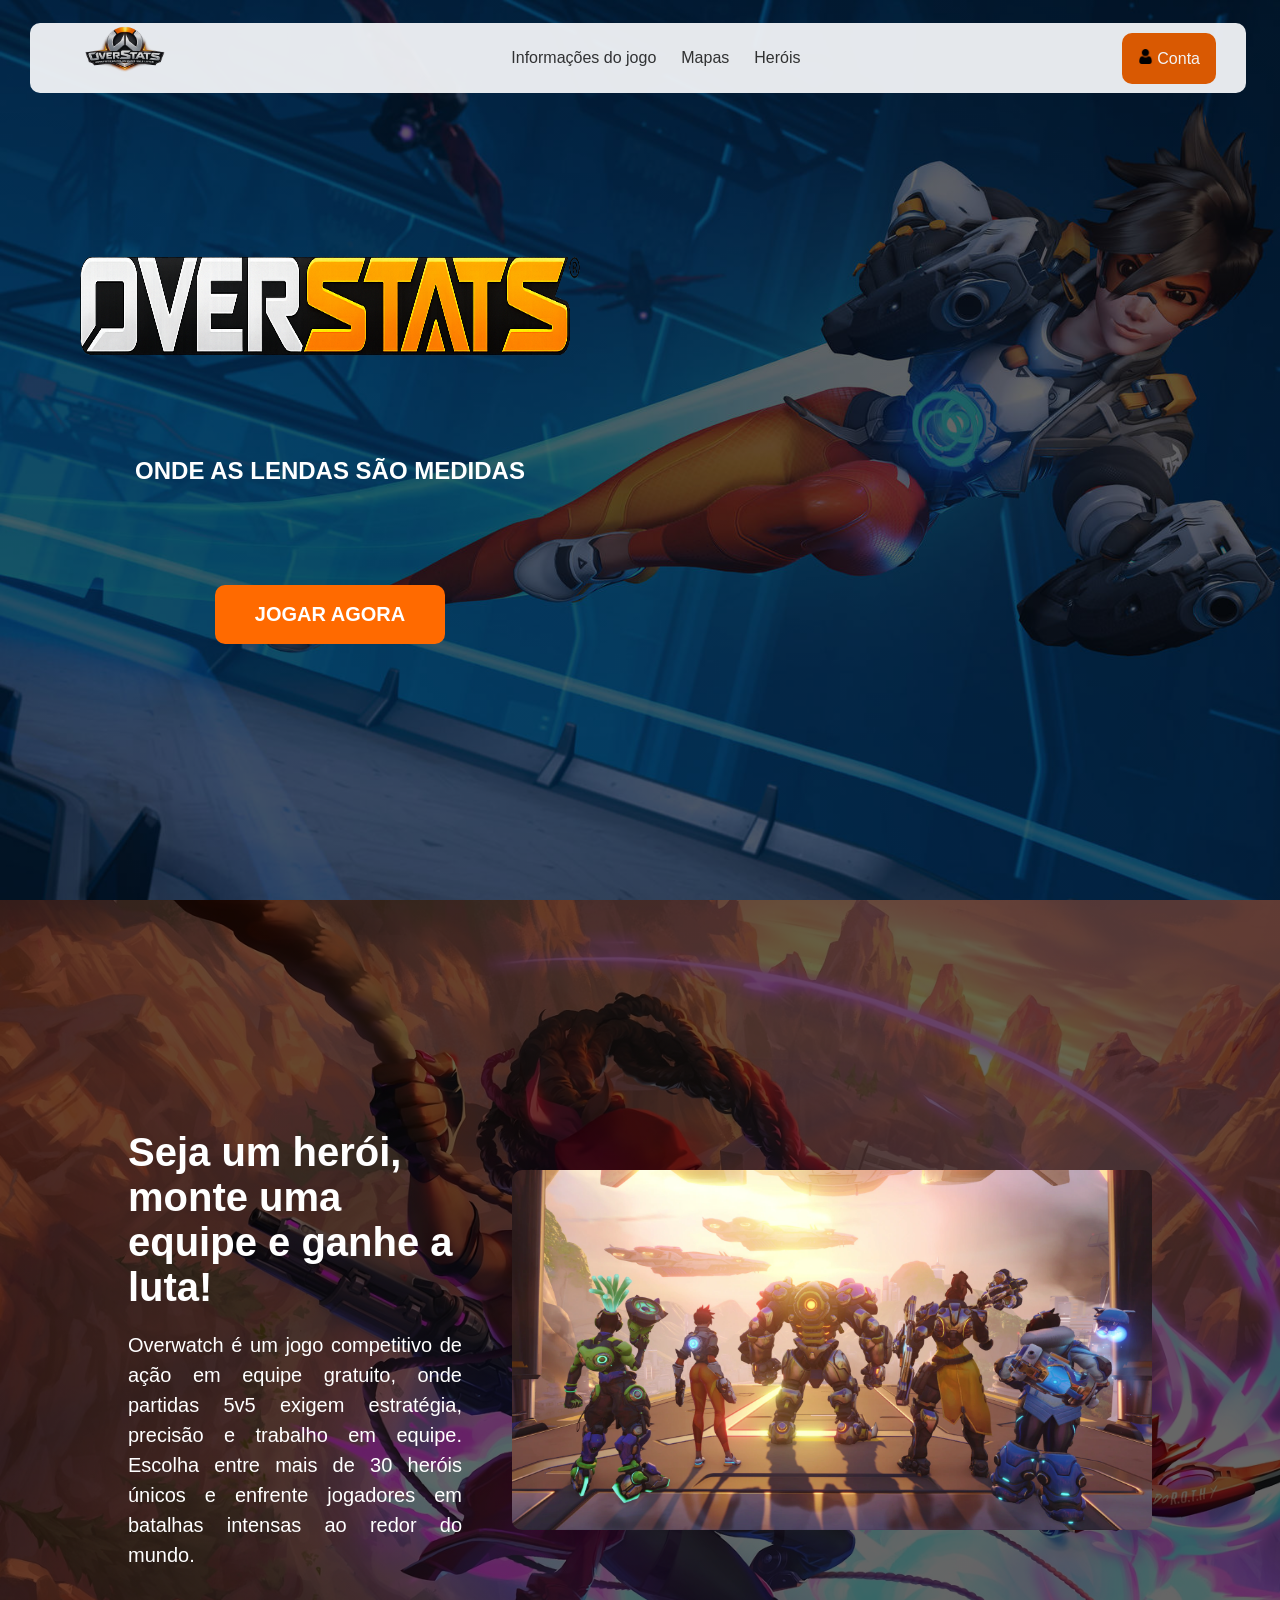
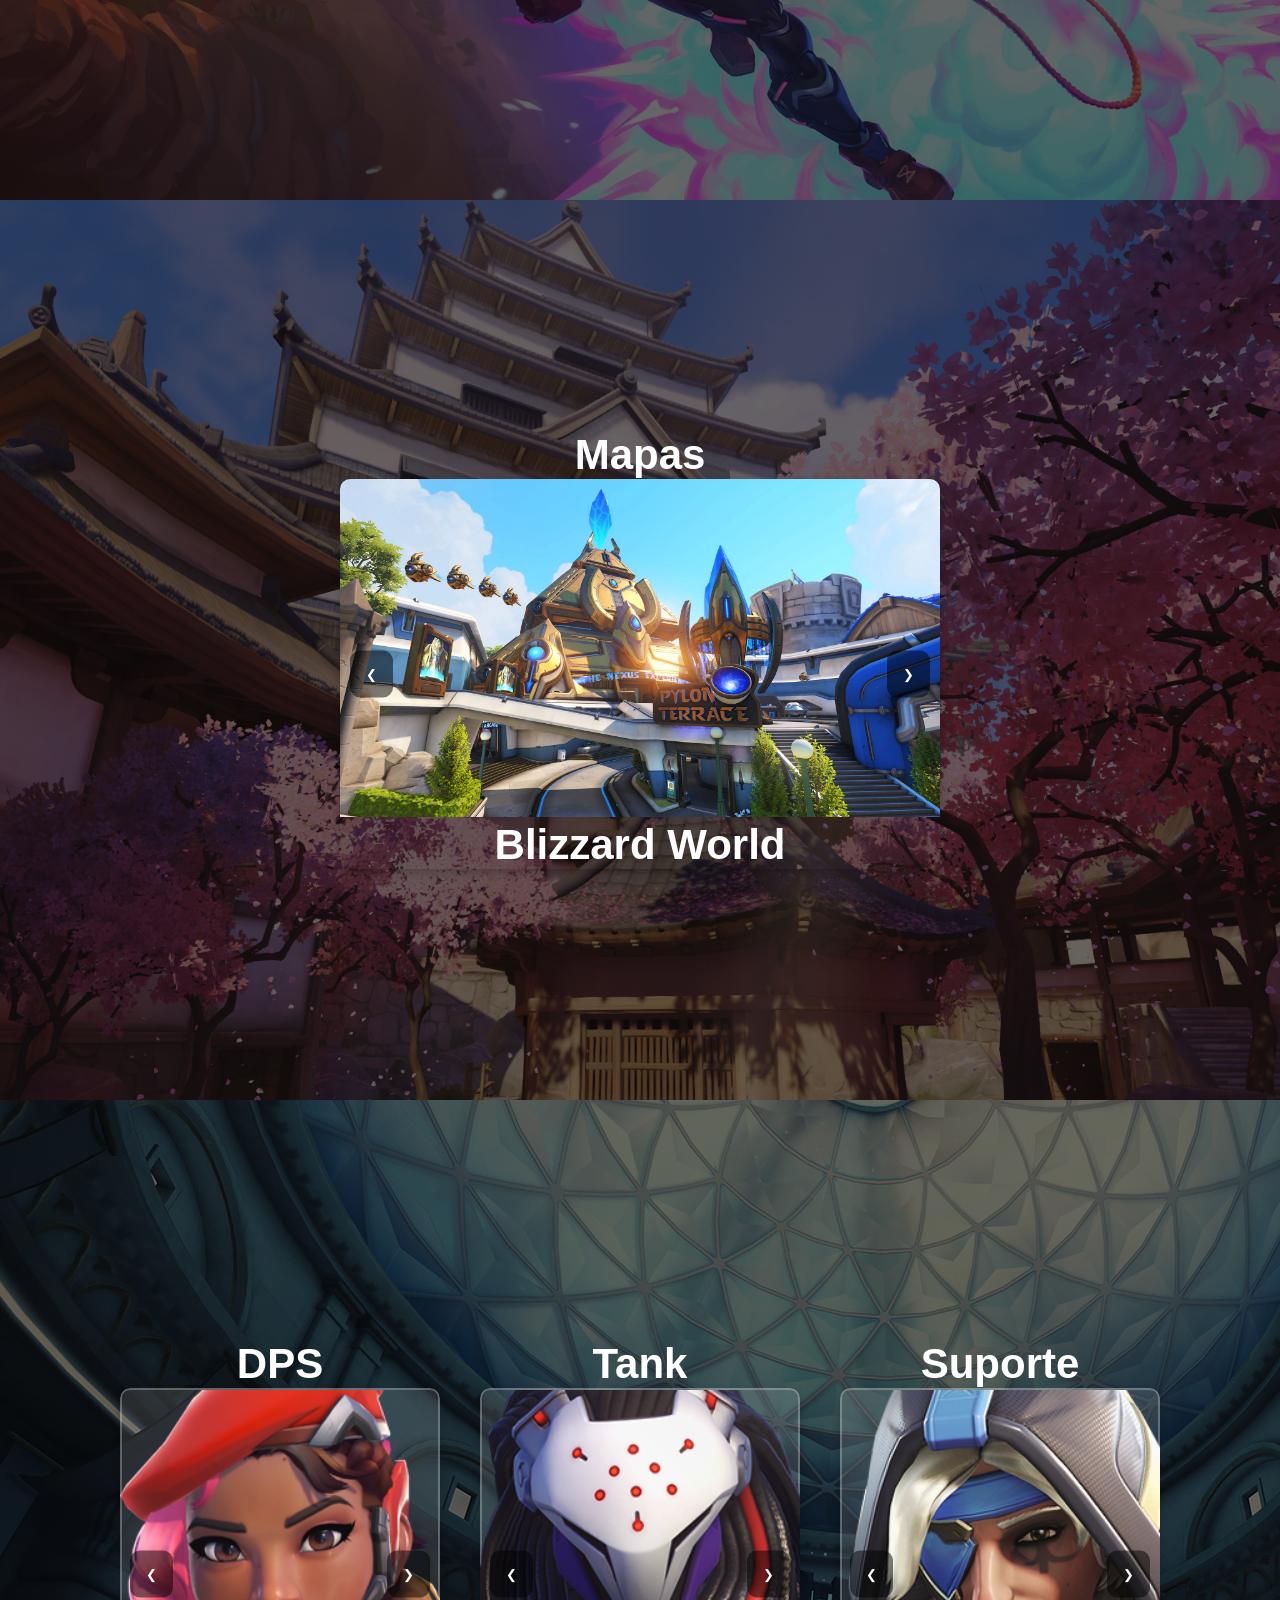
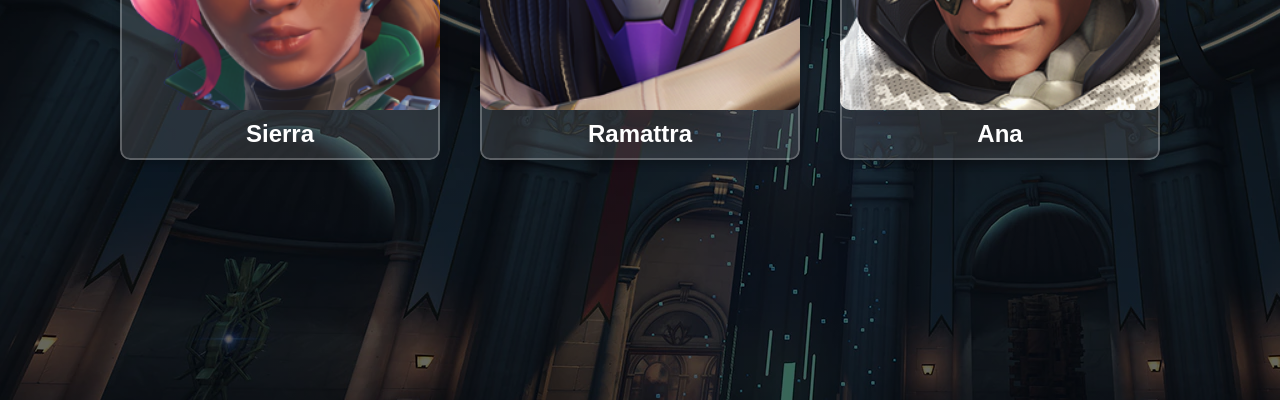
==== commit fe426339: "feat: Adiciona cadastro de novas partidas do usuário" ====
--- a/public/index.html
+++ b/public/index.html
@@ -25,7 +25,7 @@
       <a href="#info-jogo">Informações do jogo</a>
       <a href="#info-mapas">Mapas</a>
       <a href="#info-hero">Heróis</a>
-      <a href="cadastroHeroi.html">Cadastro de Heróis</a>
+      <a href="cadastroHeroi.html" class="logado">Cadastro de Heróis</a>
     </nav>
 
     <div class="acao">
@@ -34,8 +34,8 @@
         <div class="dropdown-conteudo">
           <a href="login.html">Login</a>
           <a href="cadastro.html">Cadastrar-se</a>
-          <a href="#">Link 2</a>
-          <a href="#">Link 3</a>
+          <a href="cadastroPartida.html" class="logado">Partidas</a>
+          <a href="./dashboard/dashboard.html" class="logado">Dashboard</a>
         </div>
       </div>
     </div>
@@ -55,9 +55,9 @@
         <div class="texto-secao2">
           <h1>Seja um herói, monte uma equipe e ganhe a luta!</h1>
           <p>
-            Overwatch é um jogo competitivo de ação em equipe gratuito, 
-            onde partidas 5v5 exigem estratégia, precisão e trabalho em equipe. 
-            Escolha entre mais de 30 heróis únicos e enfrente jogadores em batalhas 
+            Overwatch é um jogo competitivo de ação em equipe gratuito,
+            onde partidas 5v5 exigem estratégia, precisão e trabalho em equipe.
+            Escolha entre mais de 30 heróis únicos e enfrente jogadores em batalhas
             intensas ao redor do mundo.
           </p>
         </div>
@@ -621,9 +621,17 @@
     });
   }
 
+  const linksLogados = document.querySelectorAll(".logado")
+
+  if (sessionStorage.ID_USUARIO) {
+  linksLogados.forEach((link) => {
+    link.style.display = "block";
+  })
+}
+
   criarCarrossel('antes-mapas', 'prox-mapas', 'slide-mapas');
   criarCarrossel('antes-dps', 'prox-dps', 'slide-dps');
   criarCarrossel('antes-tank', 'prox-tank', 'slide-tank');
   criarCarrossel('antes-suporte', 'prox-suporte', 'slide-suporte');
 
-</script>+</script>
--- a/public/css/style.css
+++ b/public/css/style.css
@@ -94,12 +94,21 @@
   z-index: 1;
 }
 
+.logado {
+  display: none;
+}
+
 .dropdown-conteudo a {
   color: black;
+  font-weight: bold;
   padding: 12px 16px;
   text-decoration: none;
   display: block;
   left: 550px;
+}
+
+.dropdown-conteudo a.logado {
+  display: none;
 }
 
 .dropdown-conteudo a:hover {
@@ -320,7 +329,7 @@
   display: flex;
   justify-content: center;
   font-weight: bold;
-  font-size: 62px;
+  font-size: 42px;
 }
 
 #slide-dps .texto p,
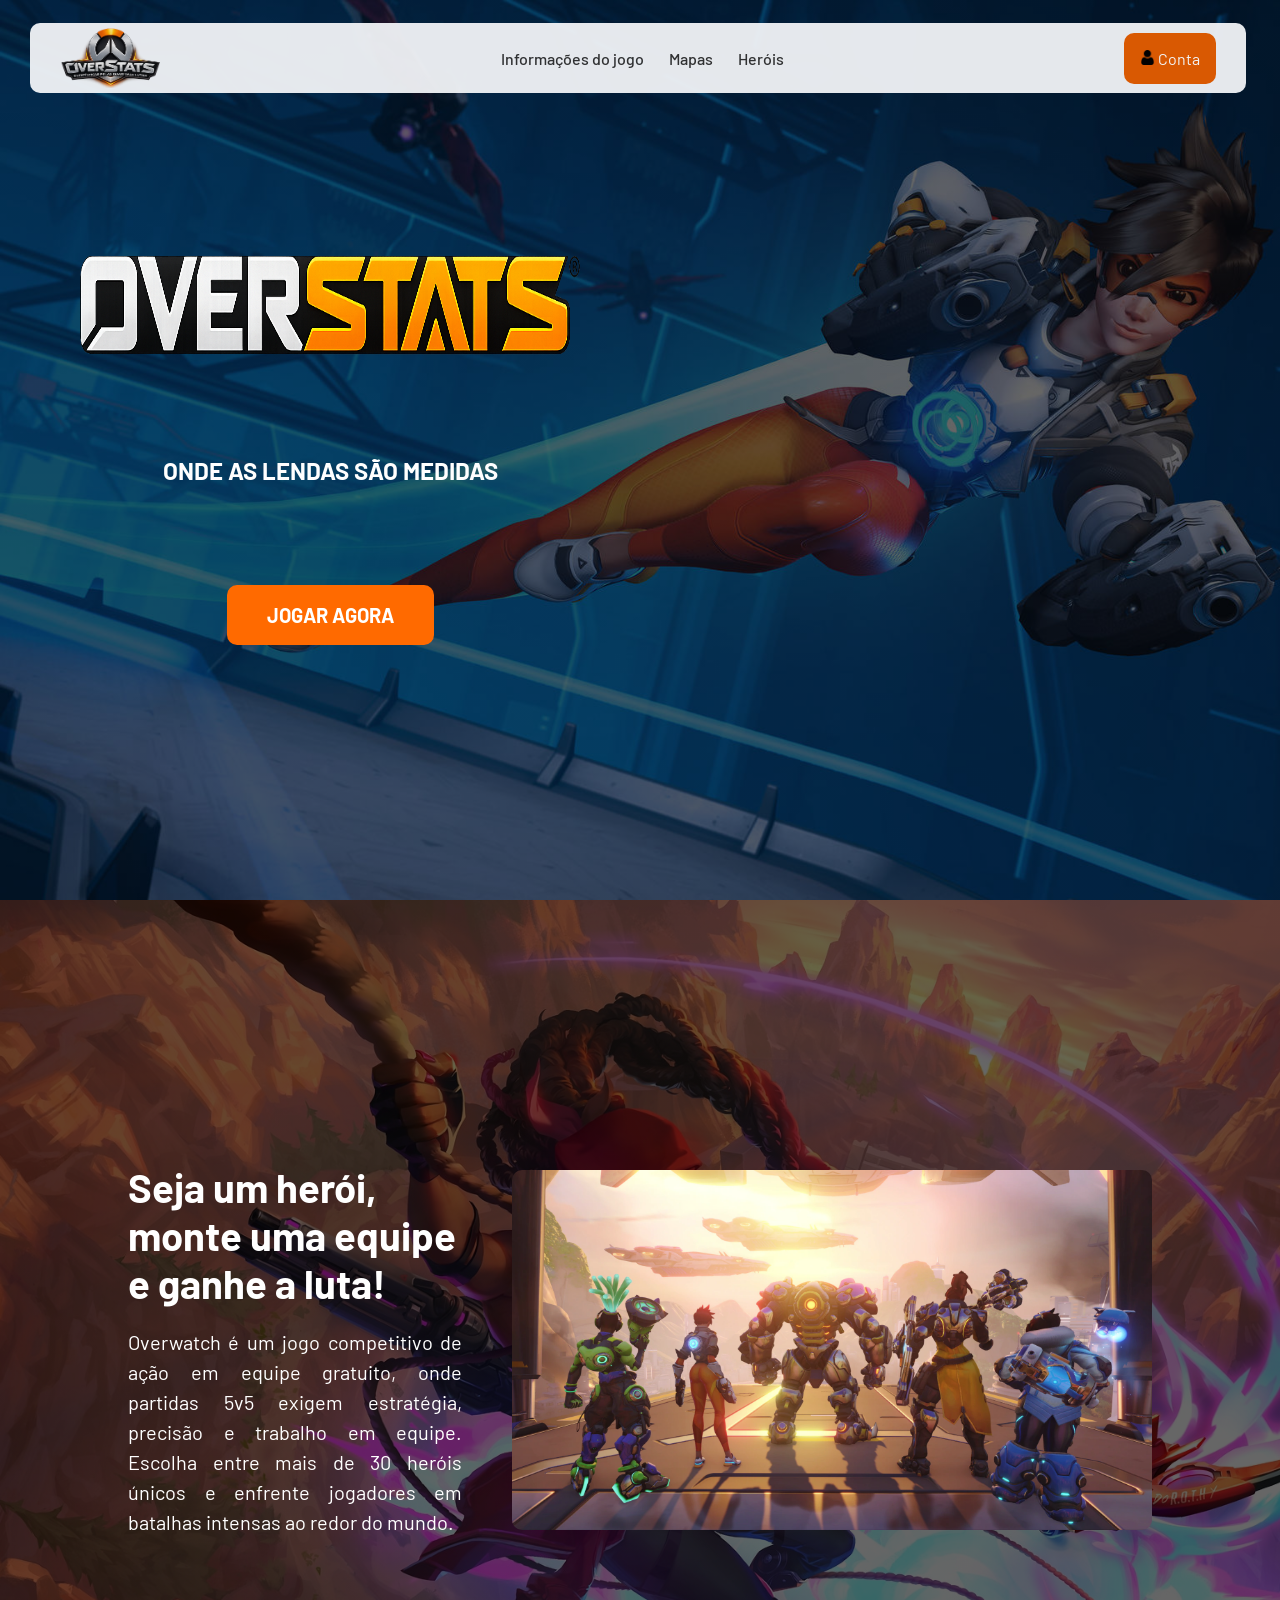
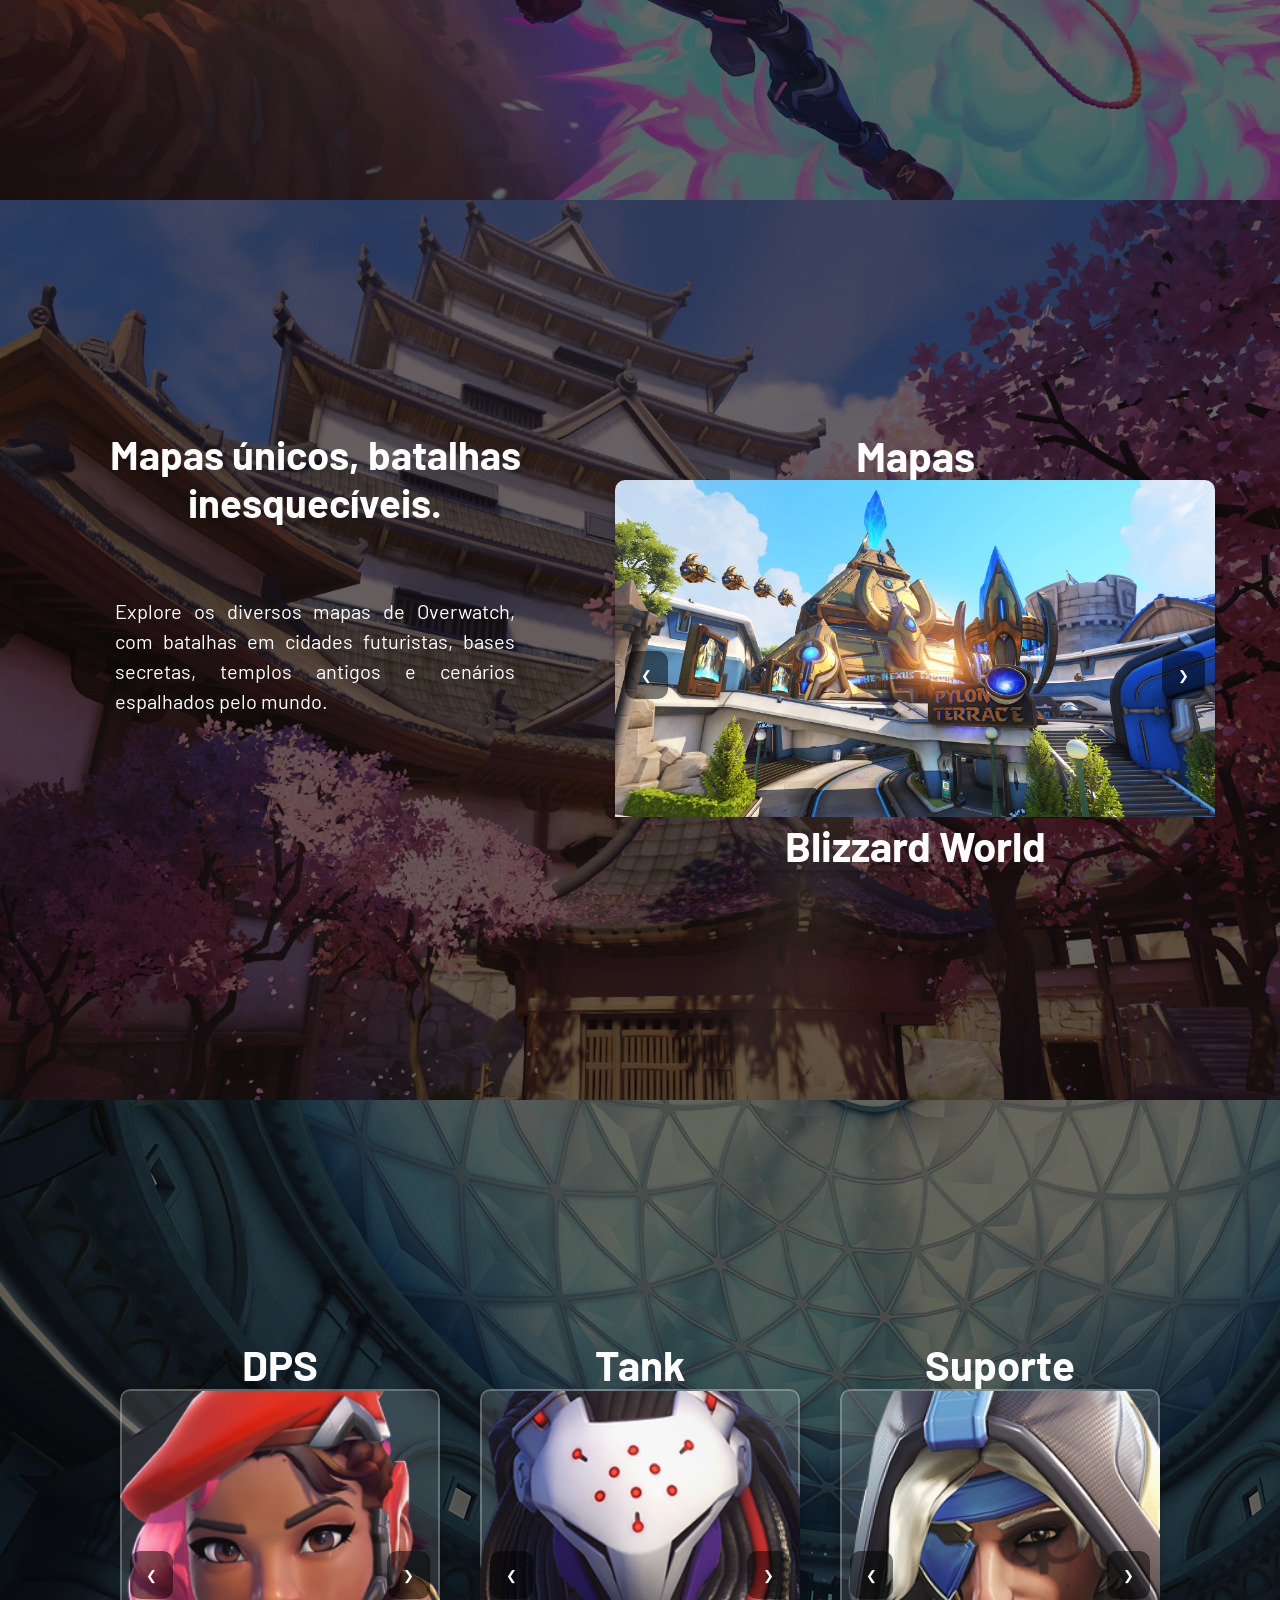
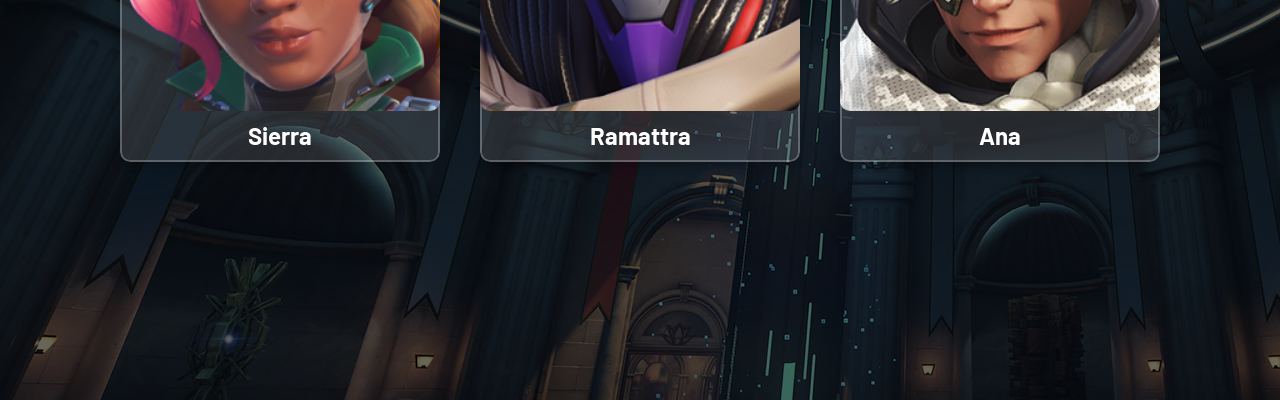
==== commit e8d68fda: "feat: Adiciona style e configura gráficos da dashboard.html" ====
--- a/public/index.html
+++ b/public/index.html
@@ -22,9 +22,9 @@
     </div>
 
     <nav class="menu">
-      <a href="#info-jogo">Informações do jogo</a>
-      <a href="#info-mapas">Mapas</a>
-      <a href="#info-hero">Heróis</a>
+      <a href="index.html#info-jogo">Informações do jogo</a>
+      <a href="index.html#info-mapas">Mapas</a>
+      <a href="index.html#info-hero">Heróis</a>
       <a href="cadastroHeroi.html" class="logado">Cadastro de Heróis</a>
     </nav>
 
@@ -69,6 +69,17 @@
     </section>
     <section id="info-mapas" class="secao secao3">
 
+      <div class="conteudo-secao3">
+
+        <div class="texto-secao3">
+          <h1>Mapas únicos, batalhas inesquecíveis.</h1>
+          <p>
+            Explore os diversos mapas de Overwatch, com batalhas em 
+            cidades futuristas, bases secretas, templos antigos e cenários 
+            espalhados pelo mundo.
+          </p>
+        </div>
+
       <div id="grupo-carrossel">
 
         <div class="titulo titulo-mapa">
@@ -133,6 +144,7 @@
 
           <button id="prox-mapas" class="seta seta-direita">&#10095;</button>
         </div>
+      </div>
       </div>
       </div>
 
--- a/public/css/style.css
+++ b/public/css/style.css
@@ -1,9 +1,13 @@
+@import url('https://fonts.googleapis.com/css2?family=Barlow:...');
+
 * {
   margin: 0;
   padding: 0;
   box-sizing: border-box;
-  font-family: Arial, sans-serif;
-}
+  font-family: 'Barlow', 'Segoe UI', 'Segoe UI', Tahoma, Geneva, Verdana, sans-serif;
+}
+
+
 
 :root {
   --tamanho-header: 80px;
@@ -50,8 +54,8 @@
 }
 
 .logo img {
-  width: 130px;
-  height: 80px;
+  width: 100px;
+  height: auto;
 }
 
 .menu {
@@ -134,10 +138,6 @@
   font-weight: bold;
 }
 
-.icon {
-  cursor: pointer;
-}
-
 /* fim header */
 
 .conteudo {
@@ -263,6 +263,37 @@
   align-items: center;
 }
 
+.conteudo-secao3 {
+  display: flex;
+  justify-content: space-between;
+}
+
+.texto-secao3 {
+  flex: 1;
+  width: 500px;
+  margin-right: 50px;
+  text-align: center;
+}
+
+.texto-secao3 h1 {
+  font-size: 40px;
+  margin-bottom: 20px;
+  color: white;
+}
+
+.secao3 p {
+  text-align: justify;
+  hyphens: auto;
+}
+
+.texto-secao3 p {
+  font-size: 20px;
+  line-height: 1.5;
+  color: white;
+  width: 500px;
+  padding: 50px;
+}
+
 .carrossel-container {
   position: relative;
   max-width: 600px;
@@ -363,18 +394,13 @@
 }
 
 
-.grupo-carrossel {
-  display: flex;
-  flex-direction: column;
-  align-items: center;
-  gap: 20px;
-}
-
 .titulo {
   font-size: 42px;
+  display: flex;
   font-weight: bold;
   color: white;
   text-align: center;
+  justify-content: center;
 }
 
 
@@ -395,7 +421,7 @@
 
 .cadastro {
   height: var(--tamanho-login);
-  background-color: #15171e;
+  background-color: #161618;
   background-size: cover;
 }
 
@@ -407,21 +433,23 @@
 
 .card {
   width: 50%;
-  background-color: #e5e5e5;
+  background-color: #212124;
   border-radius: 10px;
   display: flex;
   align-items: center;
   justify-content: space-evenly;
-  color: palevioletred;
+  color: #f2f4f7;
   flex-direction: column;
   height: fit-content;
   padding: 20px 0;
   margin-top: 120px;
+  border: 2px solid #c95304;
 }
 
 .card h2 {
   margin: 0;
   font-size: 30px;
+  color: #c95304;
 }
 
 .formulario {
@@ -435,23 +463,39 @@
 .formulario span {
   font-size: 15px;
   font-weight: 800;
+  color: #e3b062;
 }
 
 .formulario input {
-  border: 2px solid #32b9cd;
+  border: 2px solid #c95304;
+  background-color: #161618;
+  color: white;
   text-align: center;
   border-radius: 10px;
   margin: 0;
 }
 
 .formulario select {
-  border: 2px solid #32b9cd;
-  background-color: white;
-  color: gray;
+  border: 2px solid #c95304;
+  background-color: #161618;
+  color: white;
   height: 36px;
   text-align: center;
   border-radius: 10px;
   margin: 0;
+}
+
+.formulario input::placeholder {
+  color: #9f9f9f;
+}
+
+.mensagem-verificacao {
+  min-height: 18px;
+  margin-top: 6px;
+  color: #e3b062;
+  font-size: 13px;
+  font-weight: 600;
+  text-align: center;
 }
 
 .campo {
@@ -469,82 +513,32 @@
   font-weight: 600;
   font-size: 18px;
   color: #fff;
-  background-color: #ED145B;
+  background-color: #c95304;
   width: 120px;
   height: 30px;
   align-self: center;
   margin-top: 20px;
 }
 
-.loading-div {
-  width: 50px;
-  display: none;
-}
-
-.loading-div img {
-  height: 50px;
-  width: 50px;
-}
-
-#div_erros_login {
-  display: none
-}
-
-/* FORMULARIO */
-
-.alerta_erro {
-  display: flex;
-  justify-content: flex-end;
-}
-
-.card_erro {
-  display: none;
-  background-color: #fff;
-  color: black;
-  width: 230px;
-  position: fixed;
-  border-radius: 4px;
-  border: #ED145B 3px solid;
-  padding: 10px;
-  margin-right: 5%;
-  margin-top: 10%;
-}
-
-.card_erro #mensagem_erro {
-  font-weight: 500;
-  font-size: 20px;
-}
-
-.formulario .tipo_campo {
-  font-size: 20px;
-  font-weight: 600 !important;
-}
-
-.formulario {
-  display: flex;
-  flex-direction: column;
-}
-
-input {
-  margin-bottom: 10px;
-  border: 2px solid #32b9cd;
-  padding: 10px;
-  text-align: center;
-  border-radius: 10px;
-}
-
-.btn {
-  font-family: "Barlow", sans-serif;
-  border: 0;
-  border-radius: 5px;
-  font-weight: 600;
-  font-size: 18px;
-  padding: 10px 15px;
-  color: white;
-  background-color: #ED145B;
-  width: 120px;
-  align-self: center;
-  margin-top: 5px;
+.botao:hover {
+  background-color: #e55d00;
+}
+
+.link-formulario {
+  margin-top: 15px;
+  color: #f2f4f7;
+  font-size: 14px;
+  text-align: center;
+}
+
+.link-formulario a {
+  color: #e3b062;
+  font-weight: 800;
+  text-decoration: none;
+}
+
+.link-formulario a:hover {
+  color: #c95304;
 }
 
 .loading-div {
@@ -556,4 +550,44 @@
 .loading-div img {
   height: 50px;
   width: 50px;
-}+  border-radius: 20px;
+}
+
+#div_erros_login {
+  display: none
+}
+
+/* FORMULARIO */
+
+.alerta_erro {
+  display: flex;
+  justify-content: flex-end;
+}
+
+.card_erro {
+  display: none;
+  background-color: #212124;
+  color: white;
+  width: 230px;
+  position: fixed;
+  border-radius: 4px;
+  border: #c95304 3px solid;
+  padding: 10px;
+  margin-right: 5%;
+  margin-top: 10%;
+}
+
+.card_erro #mensagem_erro {
+  font-weight: 500;
+  font-size: 20px;
+}
+
+input {
+  margin-bottom: 10px;
+  border: 2px solid #c95304;
+  background-color: #161618;
+  color: white;
+  padding: 10px;
+  text-align: center;
+  border-radius: 10px;
+}
